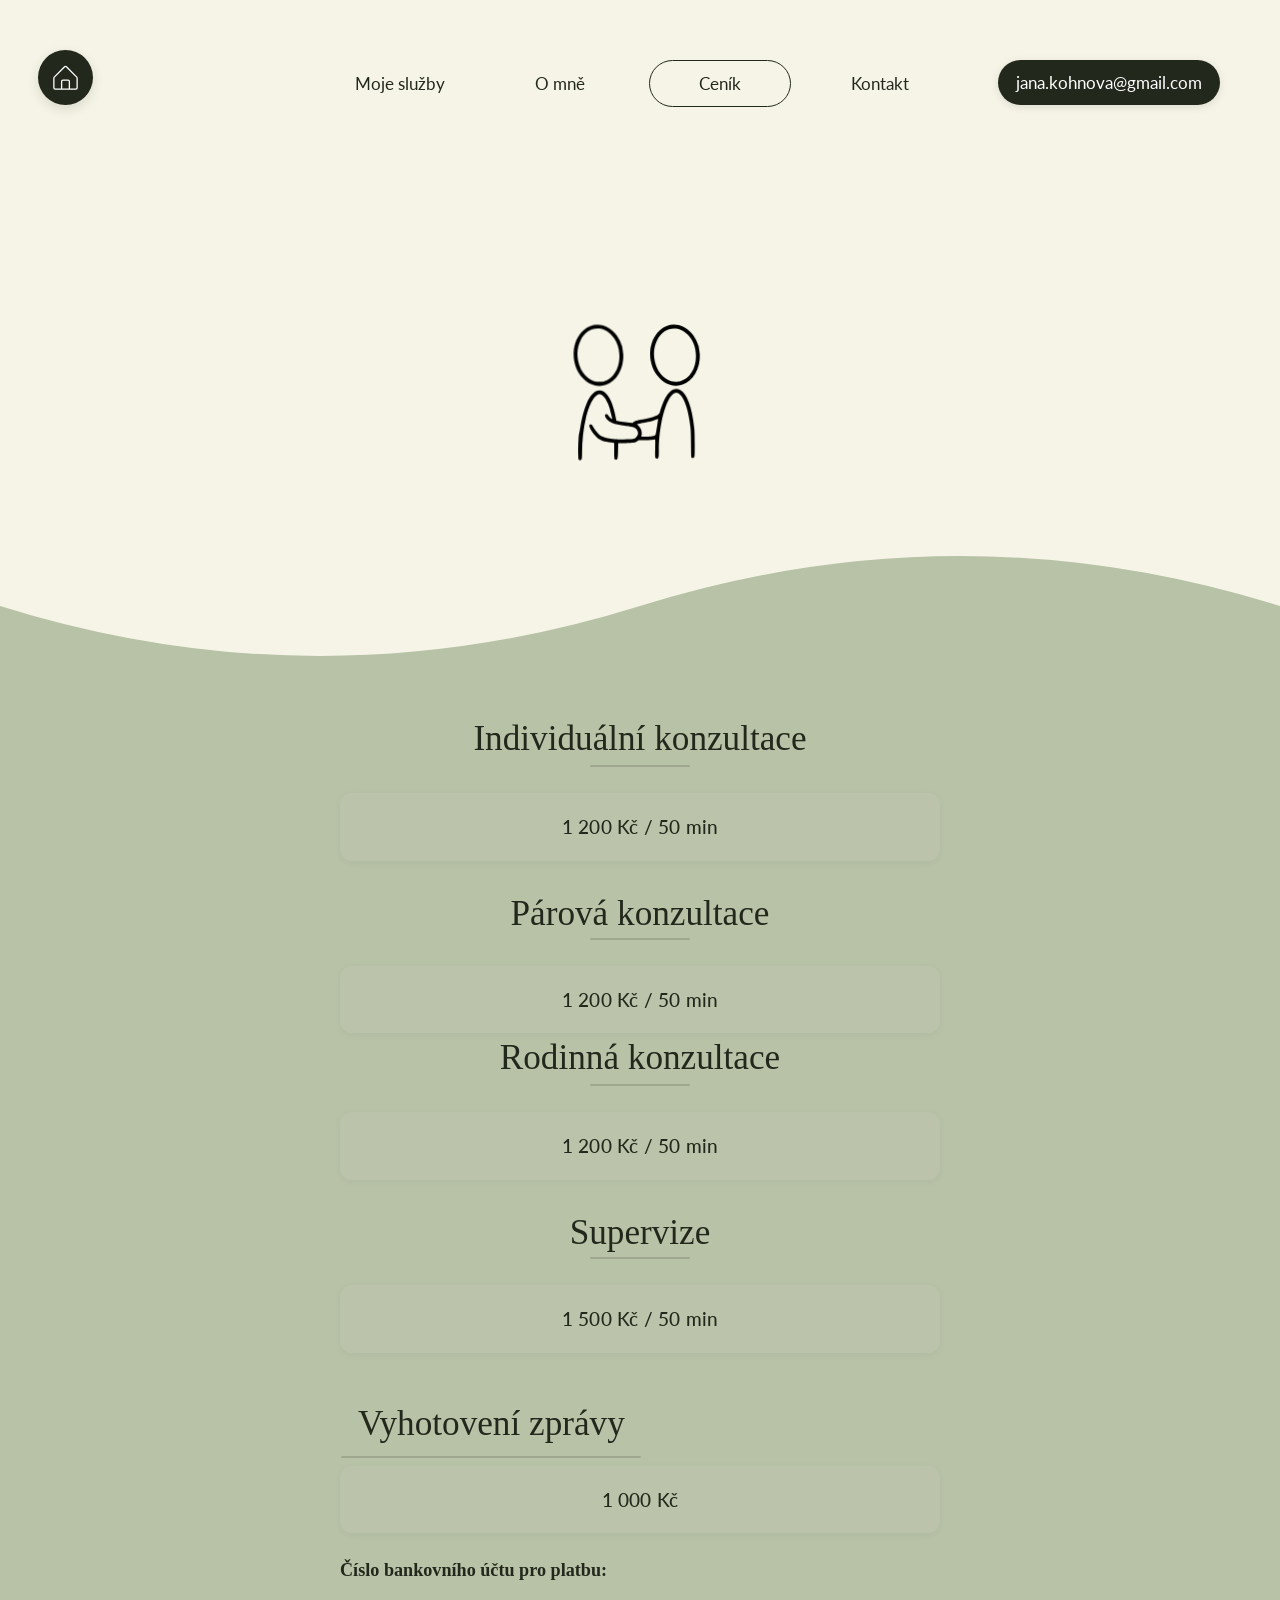
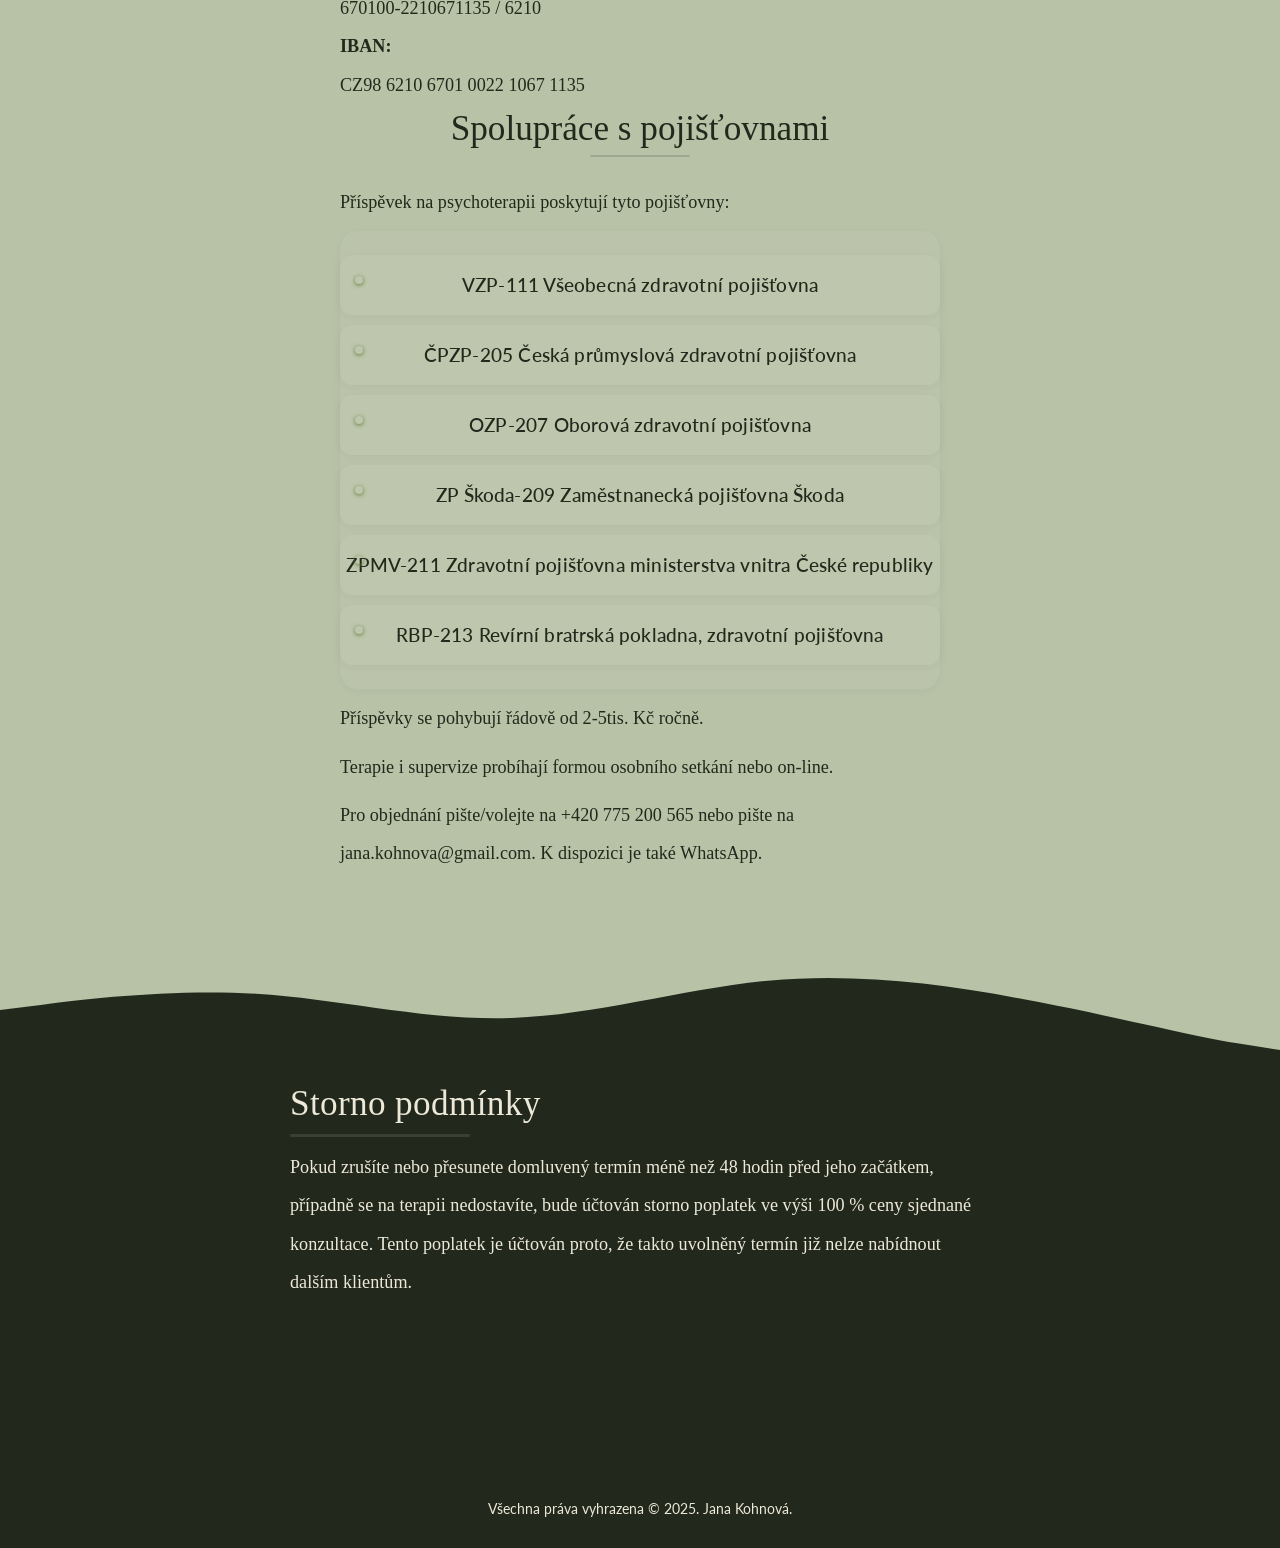
==== cenik.html @ 0930c110 "Import website from Wedos hosting Co-Authored-By: Claude Sonnet 5.5 <noreply@anthropic.com> Claude-S" ====
<!DOCTYPE html>
<html lang="cs">

<head>
  <meta charset="UTF-8">
  <meta name="viewport" content="width=device-width, initial-scale=1.0">
  <title>Ceník - Mgr. Jana Kohnová</title>
  <link rel="stylesheet" href="cenik.css">
  <link rel="icon" type="image/svg+xml" href="../ikonky/zkouska2.svg">
</head>
<button id="scrollUpBtn" aria-label="Zpět nahoru">
  <svg width="28" height="28" viewBox="0 0 24 24" fill="none" aria-hidden="true">
    <circle cx="12" cy="12" r="12" fill="none" />
    <path d="M8 14l4-4 4 4" stroke="var(--btn-fg)" stroke-width="2" stroke-linecap="round" stroke-linejoin="round" />
  </svg>
</button>

<body>
  <a href="index.html" class="fixed-logo" aria-label="Homepage logo" title="Homepage">
    <svg viewBox="0 0 24 24" fill="none" xmlns="http://www.w3.org/2000/svg">
      <path
        d="M9 21H4C3.44772 21 3 20.5523 3 20V12.4142C3 12.149 3.10536 11.8946 3.29289 11.7071L11.2929 3.70711C11.6834 3.31658 12.3166 3.31658 12.7071 3.70711L20.7071 11.7071C20.8946 11.8946 21 12.149 21 12.4142V20C21 20.5523 20.5523 21 20 21H15M9 21H15M9 21V15C9 14.4477 9.44772 14 10 14H14C14.5523 14 15 14.4477 15 15V21"
        stroke="white" stroke-linejoin="round"></path>
    </svg>
  </a>
  <nav class="navbar minimal-nav">
    <div class="nav-center">
      <a href="index.html">Moje služby</a>
      <a href="o-mne.html">O mně</a>
      <a href="cenik.html" class="nav-logo nav-active">Ceník</a>
      <a href="kontakt.html">Kontakt</a>
    </div>
    <div class="nav-right">
      <a href="#" class="cta-btn" id="copyEmailBtn">jana.kohnova@gmail.com</a>
    </div>
    <div class="hamburger">
      <span></span>
      <span></span>
      <span></span>
    </div>
  </nav>

  <!-- Mobile menu overlay -->
  <div class="mobile-menu">
    <a href="index.html">Moje služby</a>
    <a href="o-mne.html">O mně</a>
    <a href="cenik.html" class="nav-logo nav-active">Ceník</a>
    <a href="kontakt.html">Kontakt</a>
    <a href="#" class="cta-btn" id="copyEmailBtn">jana.kohnova@gmail.com</a>

  </div>
  <main class="main-hero">
    <section>
      <div class="mobile-menu">
        <a href="index.html" class="nav-logo nav-active">Moje služby</a>
        <a href="o-mne.html">O mně</a>
        <a href="cenik.html">Ceník</a>
        <a href="kontakt.html">Kontakt</a>
        <a href="#" class="cta-btn" id="copyEmailBtn">jana.kohnova@gmail.com</a>
      </div>
      <div class="hero-svg-icon">
        <svg width="573" height="580" viewBox="0 0 573 580" fill="none" xmlns="http://www.w3.org/2000/svg">
          <rect width="573" height="580" fill="none" />
          <path
            d="M362.602 275.314C367.895 272.72 374.353 272.858 379.462 275.675C395.608 284.577 406.873 314.576 412.118 362.636C413.143 372.025 413.431 380.655 413.442 402.305C413.454 427.579 413.343 430.142 412.165 431.94C410.704 434.17 407.331 434.642 405.824 432.826C405.15 432.013 404.886 424.359 404.764 402.099C404.642 379.979 404.296 369.87 403.398 362.272C398.851 323.799 390.833 298.061 380.029 287.257C373.018 280.247 368.098 280.261 361.046 287.313C343.664 304.695 330.197 361.467 330.185 417.411C330.182 430.732 329.801 433.41 327.709 434.807C326.239 435.788 323.876 435.378 322.549 433.912C321.326 432.561 321.263 431.006 321.633 411.342C321.998 391.962 321.932 390.252 320.833 390.583C316.813 391.795 308.528 392.443 296.983 392.448L283.782 392.455L280.078 394.947C275.007 398.36 271.29 398.951 252.364 399.359L236 399.712L235.528 416.827C235.002 435.841 234.598 437.546 230.617 437.546C226.692 437.546 226.545 436.802 226.545 416.922V398.705L219.011 397.755C202.79 395.708 194.916 392.941 187.011 386.511C182.345 382.715 175.564 374.052 171.673 366.913C167.603 359.447 167.858 356.091 172.492 356.091C173.808 356.091 174.857 356.661 175.503 357.727C176.049 358.628 177.906 361.756 179.63 364.681C183.34 370.972 191.673 380.139 195.972 382.658C201.023 385.618 206.862 387.257 218.446 388.965C227.82 390.347 232.316 390.579 248.727 390.52C271.027 390.441 273.101 390.09 277.55 385.642C282.608 380.583 283.253 375.101 279.546 368.655C276.241 362.907 272.027 361.376 253.819 359.306C238.731 357.59 226.608 354.943 220.727 352.079C208.352 346.053 200.046 332.091 208.836 332.091C210.307 332.091 211.362 332.812 212.829 334.818C215.588 338.591 219.018 342.253 220.598 343.113C221.824 343.781 221.885 343.573 221.413 340.326C221.133 338.396 220.127 334.113 219.179 330.808C218.231 327.502 217.455 324.353 217.454 323.809C217.454 322.269 213.973 311.985 211.917 307.453C207.314 297.306 205.96 295.09 201.784 290.874C196.869 285.912 193.939 284.793 189.608 286.223C183.856 288.121 176.294 297.497 171.982 308.077C170.756 311.084 169.397 314.2 168.961 315C167.622 317.459 162.915 332.664 161.098 340.398C155.244 365.323 152.009 394.007 152.003 421.048C152 434.369 151.619 437.047 149.528 438.443C148.118 439.384 145.714 439.038 144.548 437.726C143.635 436.699 143.356 433.784 143.1 422.636C142.809 409.971 144.136 379.455 145.041 377.988C145.252 377.647 146.585 370.495 148.003 362.094C152.089 337.884 156.605 321.081 162.974 306.396C168.734 293.116 176.937 282.618 184.42 278.95C189.302 276.558 196.133 276.542 200.649 278.912C207.478 282.497 214.207 290.701 218.903 301.167C223.386 311.16 228.505 328.964 230.565 341.734C231.206 345.709 231.806 347.43 232.642 347.684C233.946 348.081 250.945 350.417 262.078 351.73L269.247 352.576L271.237 350.671C274.334 347.703 279.524 346.137 292.855 344.146C316.7 340.586 331.281 334.505 332.644 327.551C333.456 323.408 338.225 309.519 341.156 302.76C346.916 289.48 355.119 278.982 362.602 275.314ZM328.47 343.227C328.338 343.096 325.846 343.97 322.933 345.172C314.791 348.529 308.913 350.085 296.686 352.118C290.509 353.145 284.055 354.337 282.345 354.766L279.236 355.546L282.929 359.087C289.227 365.125 291.76 373.274 289.967 381.727L289.389 384.455L298.695 384.43C308.672 384.402 318.347 383.047 321.009 381.303C322.802 380.128 322.689 380.63 326.538 356.87C327.733 349.5 328.602 343.361 328.47 343.227Z"
            fill="black" />
          <path
            d="M154.283 138.315C176.347 117.558 207.803 120.216 228.826 144.612C234.666 151.389 239.779 160.231 242.613 168.456C243.371 170.656 244.169 172.62 244.387 172.821C244.883 173.274 247.071 186.817 247.687 193.245C247.94 195.879 247.765 201.77 247.301 206.336C244.039 238.371 224.391 262.22 198.268 265.854C195.165 266.285 192.077 266.589 191.405 266.53C175.709 265.128 165.164 260.088 154.105 248.701C139.249 233.404 131.606 212.107 132.615 188.821C133.506 168.25 140.98 150.829 154.283 138.315ZM187.947 133.547C171.184 133.547 157.425 143.074 148.521 160.844C138.658 180.53 138.953 206.195 149.281 227.002C156.236 241.013 169.311 252.648 181.911 256.036C187.238 257.469 197.336 257.462 202.234 256.023C224.028 249.617 238.602 226.709 238.741 198.638C238.844 177.864 232.078 160.295 218.993 147.352C209.096 137.563 200.066 133.547 187.947 133.547Z"
            fill="black" />
          <path
            d="M331.756 137.95C353.821 117.194 385.277 119.85 406.299 144.246C412.14 151.024 417.253 159.866 420.087 168.092C420.845 170.292 421.643 172.256 421.862 172.456C422.358 172.916 424.545 186.454 425.161 192.881C425.413 195.515 425.24 201.406 424.775 205.972C421.514 238.006 401.866 261.856 375.743 265.489C372.639 265.921 369.55 266.225 368.879 266.165C353.182 264.763 342.638 259.723 331.579 248.336C316.723 233.04 309.08 211.742 310.089 188.456C310.98 167.885 318.454 150.465 331.756 137.95ZM365.421 133.183C348.658 133.183 334.898 142.71 325.995 160.48C316.131 180.166 316.426 205.831 326.755 226.638C333.709 240.649 346.785 252.283 359.384 255.672C364.711 257.105 374.809 257.098 379.708 255.658C401.502 249.253 416.076 226.344 416.214 198.274C416.317 177.5 409.553 159.931 396.467 146.987C386.57 137.198 377.539 133.183 365.421 133.183Z"
            fill="black" />
        </svg>
      </div>

    </section>
  </main>

  <div class="wave-between">
    <svg viewBox="0 0 1440 180" preserveAspectRatio="none">
      <path fill="#B8C2A7" fill-opacity="1" d="M0,80 Q360,180 720,80 T1440,80 L1440,180 L0,180Z" />
    </svg>
  </div>

  <section class="section-green" id="terapieasupervize">
    <div class="section-content">
      <h2>Individuální konzultace </h2>
      <ul class="pricing-bullets">
        <li>1&nbsp;200&nbsp;Kč / 50 min</li>
      </ul>
      <h2>Párová konzultace </h2>
      <ul class="pricing-bullets">
        <li>1&nbsp;200&nbsp;Kč / 50 min</li>
      <h2>Rodinná konzultace </h2>
      <ul class="pricing-bullets">
        <li>1&nbsp;200&nbsp;Kč / 50 min</li>
      </ul>
      <h2>Supervize </h2>
      <ul class="pricing-bullets">
        <li> 1&nbsp;500&nbsp;Kč / 50 min</li>
      </ul>
      <h2>Vyhotovení zprávy</h2>
      <ul class="pricing-bullets">
        <li>1&nbsp;000&nbsp;Kč</li>
      </ul>
<p>
  <strong>Číslo bankovního účtu pro platbu:</strong><br>
  <span style="white-space:nowrap;">670100-2210671135 / 6210</span><br>
  <strong>IBAN:</strong><br>
  <span style="white-space:nowrap;">CZ98 6210 6701 0022 1067 1135</span>
</p>

      <h2>Spolupráce s pojišťovnami</h2>
      <p>Příspěvek na psychoterapii poskytují tyto pojišťovny:</p>
      <ul class="insurance-list">
        <li>VZP-111 Všeobecná zdravotní pojišťovna</li>
        <li>ČPZP-205 Česká průmyslová zdravotní pojišťovna</li>
        <li>OZP-207 Oborová zdravotní pojišťovna</li>
        <li>ZP Škoda-209 Zaměstnanecká pojišťovna Škoda</li>
        <li>ZPMV-211 Zdravotní pojišťovna ministerstva vnitra České republiky</li>
        <li>RBP-213 Revírní bratrská pokladna, zdravotní pojišťovna</li>
      </ul>
      <p>Příspěvky se pohybují řádově od <bold>2-5tis.</bold> Kč ročně.</p>
      <p>
        Terapie i supervize probíhají formou osobního setkání nebo on-line.
      </p>
      <p>
        Pro objednání pište/volejte na +420 775 200 565 nebo pište na jana.kohnova@gmail.com. K dispozici je také
        WhatsApp.
      </p>
    </div>
    <div class="wave-bottom">
      <svg viewBox="0 0 1440 120" preserveAspectRatio="none" class="wave"
        style="margin:0; padding:0; background:  #23281C;">
        <path fill="#B8C2A7" fill-opacity="1"
          d="M0,80L48,74.7C96,69,192,59,288,63.7C384,69,480,91,576,88C672,85,768,59,864,50.7C960,43,1056,53,1152,69.3C1248,85,1344,107,1392,113.3L1440,120L1440,0L1392,0C1344,0,1248,0,1152,0C1056,0,960,0,864,0C768,0,672,0,576,0C480,0,384,0,288,0C192,0,96,0,48,0L0,0Z">
        </path>
      </svg>
    </div>
  </section>


  <section class="section-dark" id="storno">
    <div class="section-content">
      <h2>Storno podmínky</h2>
      <p>Pokud zrušíte nebo přesunete domluvený termín méně než 48 hodin před jeho začátkem, případně se na terapii
        nedostavíte, bude účtován storno poplatek ve výši 100 % ceny sjednané konzultace. Tento poplatek je účtován
        proto, že takto uvolněný termín již nelze nabídnout dalším klientům.</p>

    </div>
  </section>
  <script>
    document.addEventListener('click', async (e) => {
      const btn = e.target.closest('#copyEmailBtn');
      if (!btn) return;
      e.preventDefault();
      const email = btn.dataset.email || btn.textContent.trim();

      try {
        await navigator.clipboard.writeText(email);
        const orig = btn.innerHTML;

        const copiedIcon = `
        <svg xmlns="http://www.w3.org/2000/svg" viewBox="0 0 511.985 511.985" width="16" height="16" style="vertical-align:middle;margin-left:6px;">
          <path d="M500.088 83.681c-15.841-15.862-41.564-15.852-57.426 0L184.205 342.148 69.332 227.276c-15.862-15.862-41.574-15.862-57.436 0-15.862 15.862-15.862 41.574 0 57.436l143.585 143.585c7.926 7.926 18.319 11.899 28.713 11.899 10.394 0 20.797-3.963 28.723-11.899l287.171-287.181c15.862-15.851 15.862-41.574 0-57.435z" fill="#ffffff"/>
        </svg>`;

        btn.innerHTML = `Zkopírováno ${copiedIcon}`;

        setTimeout(() => btn.innerHTML = orig, 800);
        return;
      } catch (err) {

      }

      const ta = document.createElement('textarea');
      ta.value = email;
      ta.style.position = 'fixed';
      ta.style.left = '-9999px';
      document.body.appendChild(ta);
      ta.select();
      try { document.execCommand('copy'); } catch (e) { }
      document.body.removeChild(ta);
    });
  </script>
  <script>
    const hamburger = document.querySelector('.hamburger');
    const mobileMenu = document.querySelector('.mobile-menu');

    hamburger.addEventListener('click', function () {
      hamburger.classList.toggle('active');
      mobileMenu.classList.toggle('active');
      document.body.classList.toggle('menu-open');
    });


    const mobileLinks = document.querySelectorAll('.mobile-menu a');
    mobileLinks.forEach(link => {
      link.addEventListener('click', function (e) {

        if (this.id === 'copyEmailBtn' || this.classList.contains('copyEmail')) {
          return;
        }
        hamburger.classList.remove('active');
        mobileMenu.classList.remove('active');
        document.body.classList.remove('menu-open');
      });
    });


    function animateOnScroll() {
      const animatedElements = document.querySelectorAll('[data-animation-delay]');

      const observer = new IntersectionObserver((entries) => {
        entries.forEach(entry => {
          if (entry.isIntersecting) {
            const delay = entry.target.getAttribute('data-animation-delay');
            setTimeout(() => {
              entry.target.style.opacity = '1';
              entry.target.style.transform = 'translateY(0)';
            }, parseFloat(delay) * 1000);
            observer.unobserve(entry.target);
          }
        });
      }, {
        threshold: 0.1,
        rootMargin: '0px 0px -50px 0px'
      });

      animatedElements.forEach(el => {
        observer.observe(el);
      });
    }

    document.addEventListener('DOMContentLoaded', function () {
      const heroElements = document.querySelectorAll('.main-hero *');
      heroElements.forEach((element, index) => {
        setTimeout(() => {
          element.style.opacity = '1';
          element.style.transform = 'translateY(0)';
        }, (index + 1) * 200);
      });


      animateOnScroll();
    });



  </script>
  <script>
    const scrollUpBtn = document.getElementById('scrollUpBtn');

    function onScroll() {
      if (window.scrollY > 300) {
        scrollUpBtn.classList.add('show');
      } else {
        scrollUpBtn.classList.remove('show');
      }
    }

    window.addEventListener('scroll', onScroll);

    scrollUpBtn.addEventListener('click', () => {
      const prefersReducedMotion = window.matchMedia('(prefers-reduced-motion: reduce)').matches;
      window.scrollTo({ top: 0, behavior: prefersReducedMotion ? 'auto' : 'smooth' });
    });
  </script>

</body>
<footer class="footer">
  <p class="footer-text">Všechna práva vyhrazena © 2025. Jana Kohnová.</p>
</footer>

</html>
---- cenik.css ----
@import url('https://fonts.googleapis.com/css2?family=Lato:wght@400&display=swap');
@import url('https://fonts.googleapis.com/css2?family=Libre+Bodoni:wght@400;700&display=swap');

body {
  margin: 0;
  font-family: 'Lato', sans-serif;
  
  color: #23281C;
}

.navbar {
  display: flex;
  justify-content: space-between;
  align-items: center;
  background: #F5F4E6;
  padding: 32px 60px 0 60px;
  margin-bottom: 0;
  box-shadow: none;
  position: relative;
  z-index: 1000;
}

.nav-center {
  display: flex;
  align-items: center;
  gap: 18px;
  justify-content: center;
  position: absolute;
  left: 50%;
  top: 60px;
  transform: translateX(-50%);
}

.nav-center a {
  text-decoration: none;
  color: #23281C;
  font-size: 1.05rem;
  padding: 12px 10px;
  border-radius: 24px;
  border: 1.5px solid transparent;
  font-weight: 400;
  background: none;
  transition: border 0.2s, background 0.2s;
  white-space: nowrap;
  display: inline-block;
  min-width: 120px;
  text-align: center;
}

.nav-center a.nav-logo,
.nav-center a.nav-active {
  border: 1.5px solid #23281C;
  
  background: #F5F4E6;
}

.nav-center a:hover {
  border: 1px solid black;
  background: #F5F4E6;
}

.nav-right {
  display: flex;
  align-items: center;
  position: absolute;
  right: 60px;
  top: 60px;
  
}

.nav-right .cta-btn {
  background: #23281C;
  color: #fff;
  border-radius: 24px;
  padding: 12px 18px;
  text-decoration: none;
  font-size: 1.05rem;
 
  border: none;
  box-shadow: 0 2px 8px rgba(0,0,0,0.1);
  white-space: nowrap;
  display: inline-block;
  min-width: 120px;
  text-align: center;
}

.nav-right .cta-btn:hover {
  background: #3a4a2a;
}

.main-hero {
  text-align: center;
  padding: 150px 16px 100px 16px;
  background: #F5F4E6;
  display: flex;
  flex-direction: column;
  align-items: center;
  justify-content: center;
  min-height: 20vh;
  font-family: 'Libre Bodoni', serif;
  position: relative;
}


.main-title {
  font-size: 2.5rem;
  font-family: 'Libre Bodoni', serif;
  font-weight: bold;
  margin: 0 0 20px 0;
  letter-spacing: -0.5px;
  text-align: center;
  color: #23281C;
}

.main-subtitle {
  font-size: 1.8rem;
  font-weight: 400;
  margin: 0 0 32px 0;
  text-align: center;
  color: #23281C;
}

.hero-svg-icon {
  margin: 24px auto 0 auto;
  display: flex;
  justify-content: center;
  align-items: center;
  height: 60px;
  padding: 10em 0em 0em 0em;
}

.hero-svg-icon svg {
  display: block;
  margin: 0 auto;
  
  width: 250px;
  height: 250px;
  padding: 5em;
}

.wave {
  display: block;
  width: 100%;
  height: 120px;
  margin: 0;
  padding: 0;
  position: relative;
  z-index: 1;
}

.section-green {
  background: #B8C2A7;
  padding: 30px 16px 30px 16px;
  text-align: center;
  position: relative;
  margin-top: -60px;
  display: flex;
  flex-direction: column;
  align-items: center;
  justify-content: center;
  min-height: 60vh;
  position: relative;
  overflow: hidden;
}

.section-green h2 {
  font-size: 2rem;
  margin-bottom: 24px;
  font-family: 'Libre Bodoni', serif;
  font-weight: 600;
  color: #23281C;
  text-align: center
}

.section-green p {
  margin: 0px 0 16px 0;
  font-size: 1.13rem;
  line-height: 1.7;
  color: #23281C;
  text-align: right !important;

}

.section-icon {
  font-size: 2.2rem;
  margin: 32px 0 0 0;
  text-align: center;
}

.section-brown {
  background: #CDC5B0;
  padding: 80px 16px 90px 16px;
  text-align: center;
  position: relative;
  margin-top: -60px;
  min-height: 60vh;
  display: flex;
  flex-direction: column;
  align-items: center;
  justify-content: center;
}

.section-beige {
  background: #E6E3D2;
  padding: 80px 16px 90px 16px;
  text-align: center;
  position: relative;
  margin-top: -60px;
  min-height: 60vh;
  display: flex;
  flex-direction: column;
  align-items: center;
  justify-content: center;
}

.section-dark {
  background: #23281C;
  color: #ECE9D8;
  padding: 30px 16px 90px 16px;
  text-align: center;
  position: relative;
  margin-top: -60px;
  min-height: 40vh;
  display: flex;
  flex-direction: column;
  align-items: center;
  justify-content: center;
}
.section-green .section-content {
  max-width: 600px;
  margin: 0 auto;
  padding: 48px 32px 120px 32px;
  border-radius: 24px;
  display: flex;
  flex-direction: column;
  align-items: center;
}
.section-dark h2 {
  font-family: 'Libre Bodoni', serif;
  font-size: 2.1rem;
  margin: 36px 0 18px 0;
  color: #ECE9D8;
  font-weight: 600;
  letter-spacing: 0.01em;
}
.section-green h2:first-child {
  margin-top: 0;
}
.section-green .pricing-bullets {
  list-style: none;
  padding: 0;
  margin: 0 0 18px 0;
  width: 100%;
}
.section-green .pricing-bullets li {
  font-size: 1.18rem;
 
  background: rgba(255,255,255,0.04);
  border-radius: 12px;
  margin: 0 0 10px 0;
  padding: 14px 0;
  font-family: 'Lato', sans-serif;
  font-weight: 500;
  letter-spacing: 0.01em;
  display: flex;
  justify-content: center;
  align-items: center;
  box-shadow: 0 2px 8px rgba(0,0,0,0.04);
}
.section-green .pricing-bullets li:last-child {
  margin-bottom: 0;
}
.section-dark p {
  color: #ECE9D8;
  font-size: 1.08rem;
  margin: 18px 0 0 0;
  line-height: 1.7;
  font-family: 'Lato', sans-serif;
}
.section-green .contact-info {
  margin-top: 32px;
  font-size: 1.13rem;
  color: #fff;
  background: rgba(255,255,255,0.03);
  border-radius: 12px;
  padding: 18px 0 10px 0;
  font-family: 'Lato', sans-serif;
}
@media (max-width: 700px) {
  .hero-svg-icon svg{
    width: 200px;
    height: 200px;
  }
  .section-dark .section-content {
    padding: 48px 32px 40px 32px;
    max-width: 98vw;
  }

  .section-dark .pricing-bullets li {
    font-size: 1rem;
    padding: 10px 0;
  }
}

.section-brown p, .section-brown ul {
  max-width: 700px;
  margin: 0 auto 20px auto;
  font-size: 1.1rem;
  line-height: 1.75;
  text-align: left;
}

.section-beige p, .section-beige ul {
  max-width: 700px;
  margin: 0 auto 20px auto;
  font-size: 1.1rem;
  line-height: 1.75;
  text-align: left;
  justify-content: left;
  align-items: left;

}

.hamburger {
  display: none;
  flex-direction: column;
  cursor: pointer;
  padding: 10px;
  z-index: 1001;
  position: relative;
}

.hamburger span {
  width: 25px;
  height: 3px;
  background: #23281C;
  margin: 3px 0;
  transition: 0.3s;
  border-radius: 2px;
}

.hamburger.active span:nth-child(1) {
  transform: rotate(-45deg) translate(-5px, 6px);
}

.hamburger.active span:nth-child(2) {
  opacity: 0;
}

.hamburger.active span:nth-child(3) {
  transform: rotate(45deg) translate(-5px, -6px);
}

.mobile-menu {
  display: none;
  position: fixed;
  top: 0;
  left: 0;
  width: 100%;
  height: 100vh;
  background: #F5F4E6;
  z-index: 999;
  flex-direction: column;
  justify-content: center;
  align-items: center;
  gap: 30px;
}

body.menu-open {
  overflow: hidden;
}

.mobile-menu a {
  text-decoration: none;
  color: #23281C;
  font-size: 1.5rem;
  padding: 15px 30px;
  border-radius: 24px;
  border: 1.5px solid transparent;
  font-weight: 400;
  transition: border 0.2s, background 0.2s;
  text-align: center;
  min-width: 200px;
}

.mobile-menu a.nav-logo,
.mobile-menu a.nav-active {
  border: 1.5px solid #23281C;
  
  background: #F5F4E6;
}

.mobile-menu a:hover {
  border: 1px solid black;
  background: #F5F4E6;
}

.mobile-menu .cta-btn {
  background: #23281C;
  color: #fff;
  border-radius: 24px;
  padding: 15px 30px;
  text-decoration: none;
  font-size: 1.5rem;
  
  border: none;
  box-shadow: 0 2px 8px rgba(0,0,0,0.1);
  min-width: 200px;
  text-align: center;
}

.mobile-menu .cta-btn:hover {
  background: #3a4a2a;
}

/* Button styles */
button, input[type="submit"] {
  box-shadow: 0 2px 8px rgba(0,0,0,0.1);
  transition: box-shadow 0.2s ease;
}

button:hover, input[type="submit"]:hover {
  box-shadow: 0 4px 12px rgba(0,0,0,0.15);
}
@media (max-width: 1200px) {
  .navbar {
    flex-direction: column;
    align-items: stretch;
    padding: 18px 10px 0 10px;
  }
  
  .nav-center {
    justify-content: center;
    gap: 8px;
    margin-bottom: 8px;
    flex: none;
  }
  
  .nav-center a {
    min-width: 100px;
    padding: 10px 20px;
    font-size: 1rem;
  }
  
  .nav-right {
    margin-left: 0;
    margin-top: 10px;
    display: flex;
    justify-content: center;
  }
  
  .nav-right .cta-btn {
    min-width: 100px;
    padding: 10px 20px;
    font-size: 1rem;
  }
  
  .main-title {
    font-size: 2rem;
  }
  
  .main-hero {
    padding: 40px 8px 80px 8px;
  }
  

  
  .section-green p {
    font-size: 1rem;
  }
  
  
  .section-beige p, .section-beige ul {
    font-size: 1rem;
  }

  .hamburger {
    position: fixed !important;
    display: flex;
    position: absolute;
    right: 20px;
    top: 20px;
  }
  
  .nav-center {
    display: none;
  }
  
  .nav-right {
    display: none;
  }
  
  .mobile-menu.active {
    display: flex;
  }
} 


.main-hero * {
  opacity: 0;
  animation: fadeInUp 0.5s ease-out forwards;
}


.main-title {
  animation-delay: 0.2s;
}

.main-subtitle {
  animation-delay: 0.4s;
}

.hero-svg-icon {
  animation-delay: 0.2s;
}


@keyframes fadeInUp {
  0% {
    opacity: 0;
    transform: translateY(10px);
  }
  100% {
    opacity: 1;
    transform: translateY(0);
  }
}

.main-title:hover {
  transform: scale(1.02);
  transition: transform 0.3s ease;
}

.main-subtitle:hover {
  transform: translateY(-2px);
  transition: transform 0.3s ease;
}

.hero-svg-icon:hover {
  transform: scale(1.05) rotate(5deg);
  transition: transform 0.3s ease;
}

.main-title,
.main-subtitle,
.hero-svg-icon {
  transition: all 0.3s ease;
}

@media (max-width: 768px) {

  .particle {
    width: 3px;
    height: 3px;
  }
  
  .animate-slide-up {
    transform: translateY(20px);
  }
  
  .hero-entrance {
    animation-duration: 1s;
  }
}

@media (prefers-reduced-motion: reduce) {
  .animate-fade-in,
  .animate-slide-up,
  .animate-float,
  .hero-entrance,
  .particle,
  .float {
    animation: none;
    transition: none;
    opacity: 1;
    transform: none;
  }
} 

.section-content {
  max-width: 700px;
  width: 100%;
  margin: 0 auto;
  text-align: left;
} 


.section-content p,
.section-content ul {
  text-align: left !important;
  margin-left: 0;
  margin-right: auto; 
  margin-bottom: 10px;
  font-family: DM Sans;
  font-size: calc(13px + (21 - 14) * ((100vw - 375px) / (1600 - 375))); 
  line-height: 2.1;

} 
 
#scrollUpBtn {
  position: fixed;
  right: 3%;
  bottom: 5%;
  z-index: 999;
  background:#F5F4E6;
  height: 64px;
  width: 64px;
  border: none;
  outline: none;
  cursor: pointer;
  padding: 0;
  border-radius: 50%;
  box-shadow: 0 4px 16px rgba(44, 50, 33, 0.4);
  transition: transform 0.2s, box-shadow 0.2s;
  opacity: 0;
  pointer-events: none;
}

#scrollUpBtn svg {
  width: 40px;
  height: 40px;
  transition: filter 0.3s;
  display: block;
  margin-left: auto;
  margin-right: auto;
}


#scrollUpBtn {
  --btn-bg: #B8C2A7; 
  --btn-fg: #23281C; 
  background: #F5F4E6; 
  filter: hue-rotate(50deg);
}

#scrollUpBtn svg {
  width: 40px;
  height: 40px;
  display: block;
  margin-left: auto;
  margin-right: auto;
}



#scrollUpBtn:hover {
  background:#F5F4E6;
  transform: scale(1.12);

}

#scrollUpBtn.show {
  opacity: 1;
  pointer-events: auto;
}


@media (max-width: 768px) {
  .particle {
    width: 3px;
    height: 3px;
  }
  
  .animate-slide-up {
    transform: translateY(20px);
  }
  
  .hero-entrance {
    animation-duration: 1s;
  }

  .section-content {
    padding: 48px 25px 40px 25px;
    width: auto;
  }
  .section-content p {
    text-align: justify !important;
    -webkit-hyphens: auto;
    -ms-hyphens: auto;
    hyphens: auto;
    overflow-wrap: anywhere;
    word-break: normal;
    text-justify: inter-word;
    word-spacing: normal;
    font-size: 15px; 
  }

  .section-content h3 {
    font-size: 18px; 
    line-height: 1.6;
    margin-bottom: 20px;
  }


  .section-content ul li {
    font-size: 14px; 
    line-height: 1.6;
    padding-bottom: 8px;
  }

  .insurance-list li::before {
    display: none !important;
  }
  
  .section-green .pricing-bullets {
    list-style: none;
    padding: 0;
    margin: 0 0 18px 0;
    width: 100%;
}
.insurance-list {
  margin: 0px 0 10px 0;
  width: 110%;
}
.insurance-list li{
  padding-left: 10px !important;
  margin:5px;
}
}

.footer {
  text-align: center;
  padding: 16px 0px 16px 0;
  background: #23281C; 
}

.footer-text {
  font-size: 0.9rem;
  color: #ECE9D8; 
  font-family: 'Lato', sans-serif;
}

@media (max-width: 768px) {
  .footer-text {
    font-size: 0.8rem; 
  }
}

@media (max-width: 480px) {
  .footer-text {
    font-size: 0.7rem; 
  }
}

.hero-subnav {
  margin-top: 4rem;
  display: flex;
  flex-direction: column;
  gap: 0.5rem;
  justify-content: center;
  font-size: 1rem;
  font-family: 'Lato', sans-serif;
  opacity: 0;
  transform: translateY(20px);
  animation: fadeInUp 0.4s ease-out forwards;
  animation-delay: 1s;
}

.hero-subnav a {
  color: rgba(120, 120, 120, 0.55);
  background: none;
  opacity: 1;
  text-decoration: none;
  padding: 2px 0;
  margin: 0;
  border-radius: 0;
  transition: color 0.3s;
}

.hero-subnav a:hover {
  color: rgba(35, 40, 28, 0.8);
}


@keyframes fadeInUp {
  0% {
    opacity: 0;
    transform: translateY(10px);
  }
  100% {
    opacity: 1;
    transform: translateY(0);
  }
}


.wave-bottom {
  position: absolute;
  left: 0;
  bottom: 0;
  width: 100%;
  height: 120px;
  pointer-events: none;
  z-index: 2;
}

.wave-bottom .wave {
  width: 100%;
  height: 100%;
  display: block;
}
.wave-between {
  width: 100%;
  height: 180px; 
  overflow: hidden;
  position: relative;
  z-index: 2;
  margin-top: 0px; 
  background-color: #F5F4E6;
}

.wave-between svg {

  width: 100%;
  height: 100%;
  display: block;
}
.insurance-list {
  margin: 0px 0 34px 0;
  padding: 24px 0px;
  border-radius: 18px;
  box-shadow: 0 2px 8px rgba(44,50,33,0.04);
  background: rgba(255,255,255,0.04);
  list-style: none;
  
  width: 100%;
  text-align: left;
  font-size: 1.18rem;
  color: #23281C;
}

.insurance-list li {
  display: flex;
  align-items: flex-start;
  gap: 12px;
  margin-bottom: 16px;
  line-height: 1.7;
  font-family: 'Lato', sans-serif;
  font-size: 1.13rem;
  position: relative;
  padding-left: 35px;
}

.insurance-list li::before {
  content: '';
  display: block;
  width: 8px;
  height: 8px;
  margin-left: 15px;

  border-radius: 50%;
  position: absolute;
  left: 0;
  top: 35%;
  box-shadow: 0 1px 4px rgba(98, 122, 52, 1);
}

.insurance-list li:last-child {
  margin-bottom: 0;
}


.fixed-logo {
  position: fixed;
  top: 50px;
  left: 3%;
  width: 55px;
  height: 55px;
  z-index: 1100;
  display: inline-flex;
  align-items: center;
  justify-content: center;
  background: #23281C;
  border-radius: 50%;
  box-shadow: 0 4px 12px rgba(36,40,28,0.12);
  padding: 12px; 
  box-sizing: border-box;
}

.fixed-logo:hover {
  background: #3a4a2a;
}
@media (max-width: 768px) {
  .center-cap-text {
    text-align: right !important;
    padding: 0 !important;
    margin: 0 !important;
  }
  .fixed-logo {
    top: 15px;
  }
}



.section-dark h2{
  display: block;
  position: relative;
  text-align: center;
  margin: 0 auto 18px;
  padding-bottom: 12px;
}

.section-green h2,
.section-brown h2,
.section-beige h2 {
  display: block;
  position: relative;
  text-align: center;
  margin: 0 auto 18px;
  padding-bottom: 12px;
}


.section-green h2::after,
.section-brown h2::after,
.section-beige h2::after {
  content: "";
  position: absolute;
  left: 50%;
  transform: translateX(-50%);
  bottom: -2px;
  height: 2px;           
  width: 100px;          
  background: rgba(44,50,33,0.18);
  border-radius: 4px;
}

.section-dark h2::after {
  content: "";
  position: absolute;
  left: 50%;
  transform: translateX(-50%);
  bottom: -2px;
  height: 3px;           
  width: 200px;          
  background: rgba(44,50,33,0.18);
  border-radius: 4px;
}
.section-content h2:nth-of-type(2){
  padding: 20px 18px 10px 18px;
}


.section-content h2:nth-of-type(3) {
  display: inline-block;
  padding: 20px 18px 10px 18px;
  border-radius: 12px;
  color: #23281C;
  margin: 18px auto;
  position: relative;
}

.section-content h2:nth-of-type(3)::after {
  content: "";
  position: absolute;
  left: 50%;
  transform: translateX(-50%);
  bottom: -10px;
  width: 300px;
  height: 2px;
  background: rgba(44,50,33,0.18);
  border-radius: 4px;
}

.section-content h2 {
  font-size: 2.2rem;
  margin-bottom: 28px;
  font-family: "Gazpacho" !important;
  font-weight: 500;
  line-height: 1.8125rem;
}

@media (max-width: 768px) {
  
  .section-green h2::after,
  .section-brown h2::after,
  .section-beige h2::after {
    height: 2px;
    width: 60%;
  }
  .section-content h2:nth-of-type(3)::after {
    width: 150px;

  }

  .section-content h3 {
    font-size: 18px; 
    line-height: 1.6;
    margin-bottom: 20px;
    margin-top:50px;
  }

  .section-content ul{
    padding-left: 5%;
  }
  .section-content h3 {
    font-size: 1.5rem;
    line-height: 1.25;
  }

  .section-content p {
    font-size: 18px;
    line-height: 1.9;
  }

  .section-content ul li  {
    font-size: 15px !important; 
    line-height: 1.7;
    padding-bottom: 8px;
    
  }
  }

.section-dark h2 {
  display: block;
  position: relative;
  text-align: left;      
  margin: 0 0 18px 0;    
  padding-bottom: 12px;
}


.section-dark h2::after {
  content: "";
  position: absolute;
  left: 0;              
  transform: none;
  bottom: 0;
  height: 2px;
  width: 180px;         
  background: rgba(225, 234, 214, 0.12);
  border-radius: 4px;
}

.section-dark h2 {
  display: block;
  position: relative;
  text-align: left;  
  margin: 0 0 18px 0;
  padding-bottom: 12px;
}

.section-dark h2::after {
  content: "";
  position: absolute;
  left: 0;              
  transform: none;
  bottom: -7px;
  height: 3px;
  width: 180px;         
  background: rgba(225, 234, 214, 0.12);
  border-radius: 4px;
}

@media (max-width: 768px) {
  .section-dark h2::after {
    width: 120px;
  }
}
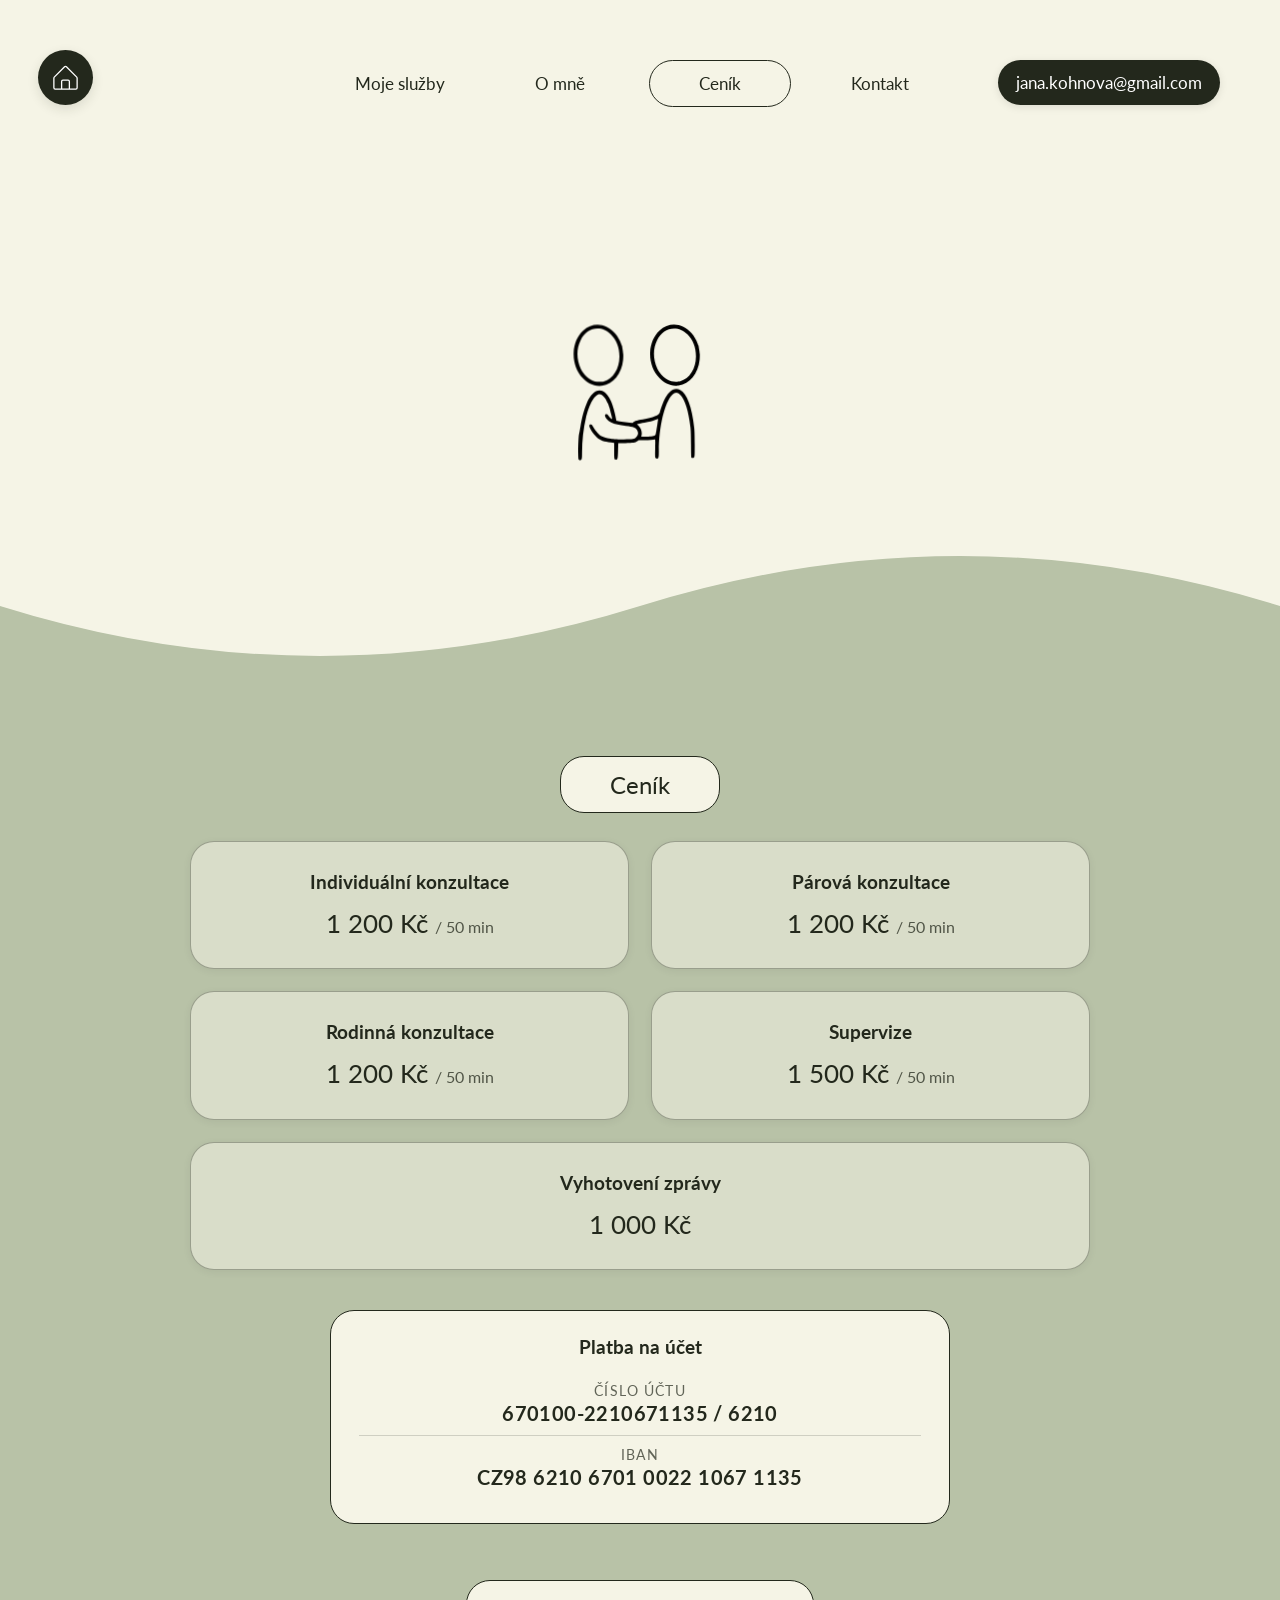
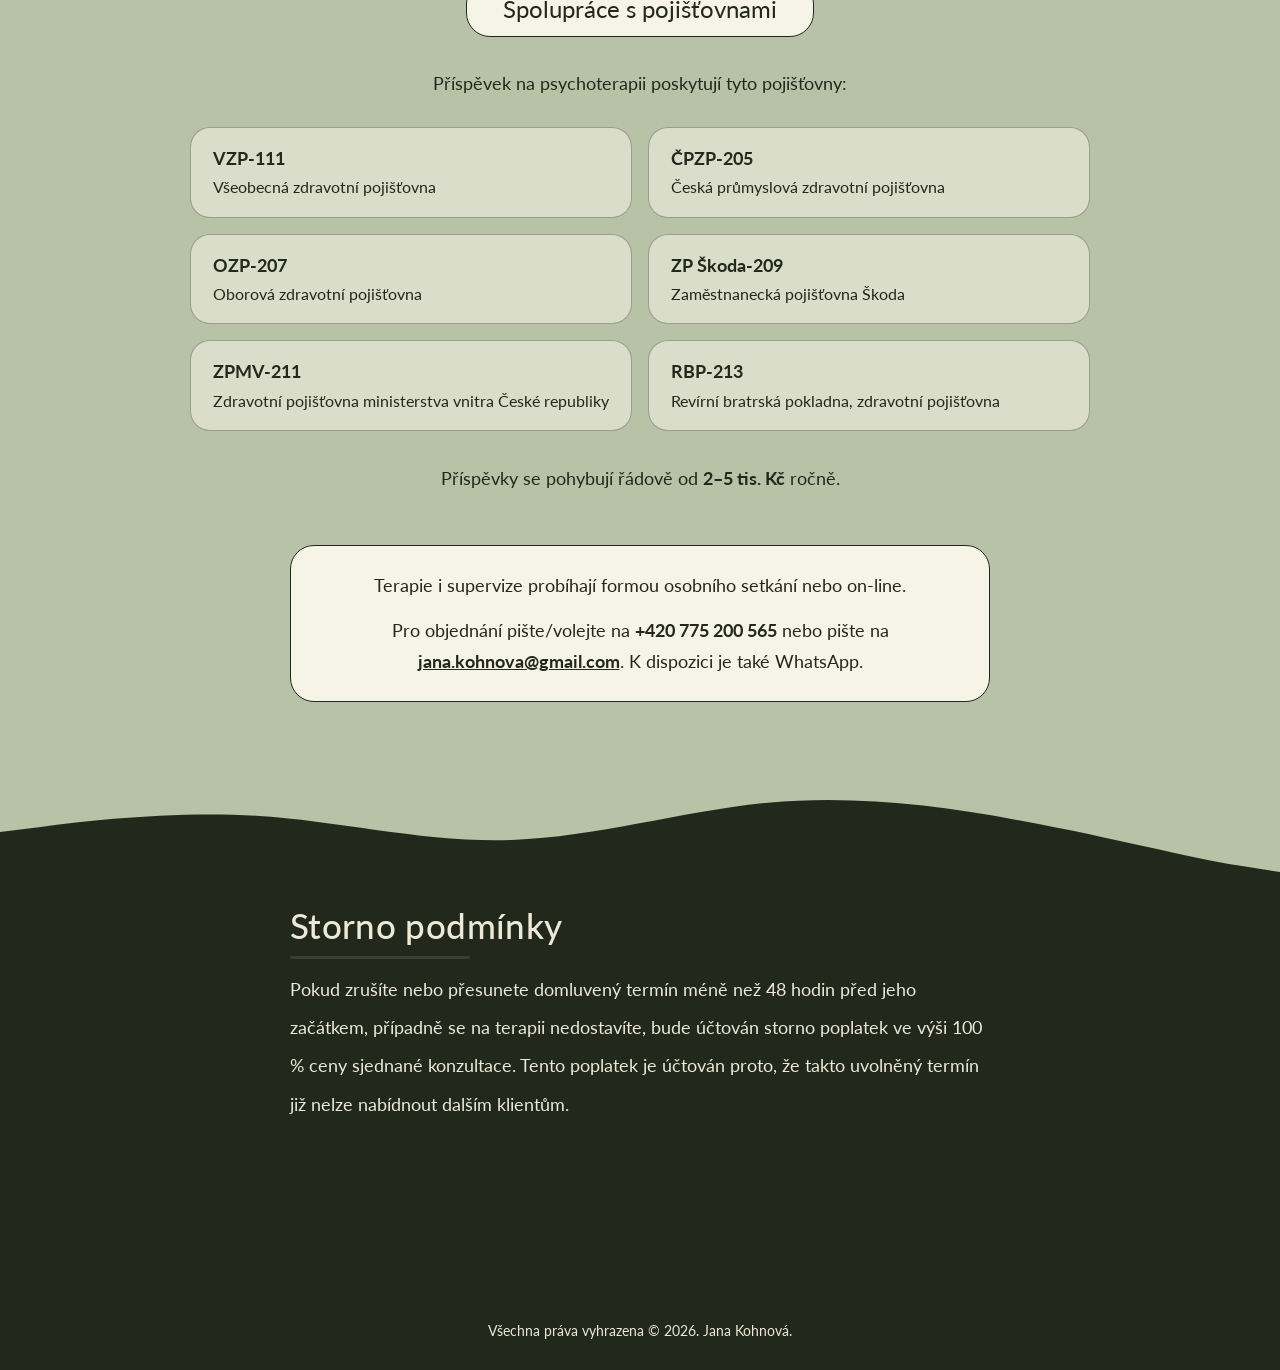
==== commit 45d18016: "Redesign: unified Lato font, pill headings, higher waves, new pricing layout, contact CAP card, foot" ====
--- a/cenik.html
+++ b/cenik.html
@@ -6,7 +6,7 @@
   <meta name="viewport" content="width=device-width, initial-scale=1.0">
   <title>Ceník - Mgr. Jana Kohnová</title>
   <link rel="stylesheet" href="cenik.css">
-  <link rel="icon" type="image/svg+xml" href="../ikonky/zkouska2.svg">
+  <link rel="icon" type="image/svg+xml" href="ikonky/zkouska2.svg">
 </head>
 <button id="scrollUpBtn" aria-label="Zpět nahoru">
   <svg width="28" height="28" viewBox="0 0 24 24" fill="none" aria-hidden="true">
@@ -83,51 +83,61 @@
   </div>
 
   <section class="section-green" id="terapieasupervize">
-    <div class="section-content">
-      <h2>Individuální konzultace </h2>
-      <ul class="pricing-bullets">
-        <li>1&nbsp;200&nbsp;Kč / 50 min</li>
+    <div class="section-content price-content">
+
+      <h2>Ceník</h2>
+      <div class="price-grid">
+        <div class="price-card">
+          <h3>Individuální konzultace</h3>
+          <p class="price">1&nbsp;200&nbsp;Kč <span>/ 50 min</span></p>
+        </div>
+        <div class="price-card">
+          <h3>Párová konzultace</h3>
+          <p class="price">1&nbsp;200&nbsp;Kč <span>/ 50 min</span></p>
+        </div>
+        <div class="price-card">
+          <h3>Rodinná konzultace</h3>
+          <p class="price">1&nbsp;200&nbsp;Kč <span>/ 50 min</span></p>
+        </div>
+        <div class="price-card">
+          <h3>Supervize</h3>
+          <p class="price">1&nbsp;500&nbsp;Kč <span>/ 50 min</span></p>
+        </div>
+        <div class="price-card price-card--wide">
+          <h3>Vyhotovení zprávy</h3>
+          <p class="price">1&nbsp;000&nbsp;Kč</p>
+        </div>
+      </div>
+
+      <div class="payment-box">
+        <h3>Platba na účet</h3>
+        <div class="payment-row">
+          <span class="payment-label">Číslo účtu</span>
+          <span class="payment-value">670100-2210671135&nbsp;/&nbsp;6210</span>
+        </div>
+        <div class="payment-row">
+          <span class="payment-label">IBAN</span>
+          <span class="payment-value">CZ98&nbsp;6210&nbsp;6701&nbsp;0022&nbsp;1067&nbsp;1135</span>
+        </div>
+      </div>
+
+      <h2>Spolupráce s pojišťovnami</h2>
+      <p class="insurance-intro">Příspěvek na psychoterapii poskytují tyto pojišťovny:</p>
+      <ul class="insurance-list">
+        <li><strong>VZP-111</strong> Všeobecná zdravotní pojišťovna</li>
+        <li><strong>ČPZP-205</strong> Česká průmyslová zdravotní pojišťovna</li>
+        <li><strong>OZP-207</strong> Oborová zdravotní pojišťovna</li>
+        <li><strong>ZP Škoda-209</strong> Zaměstnanecká pojišťovna Škoda</li>
+        <li><strong>ZPMV-211</strong> Zdravotní pojišťovna ministerstva vnitra České republiky</li>
+        <li><strong>RBP-213</strong> Revírní bratrská pokladna, zdravotní pojišťovna</li>
       </ul>
-      <h2>Párová konzultace </h2>
-      <ul class="pricing-bullets">
-        <li>1&nbsp;200&nbsp;Kč / 50 min</li>
-      <h2>Rodinná konzultace </h2>
-      <ul class="pricing-bullets">
-        <li>1&nbsp;200&nbsp;Kč / 50 min</li>
-      </ul>
-      <h2>Supervize </h2>
-      <ul class="pricing-bullets">
-        <li> 1&nbsp;500&nbsp;Kč / 50 min</li>
-      </ul>
-      <h2>Vyhotovení zprávy</h2>
-      <ul class="pricing-bullets">
-        <li>1&nbsp;000&nbsp;Kč</li>
-      </ul>
-<p>
-  <strong>Číslo bankovního účtu pro platbu:</strong><br>
-  <span style="white-space:nowrap;">670100-2210671135 / 6210</span><br>
-  <strong>IBAN:</strong><br>
-  <span style="white-space:nowrap;">CZ98 6210 6701 0022 1067 1135</span>
-</p>
-
-      <h2>Spolupráce s pojišťovnami</h2>
-      <p>Příspěvek na psychoterapii poskytují tyto pojišťovny:</p>
-      <ul class="insurance-list">
-        <li>VZP-111 Všeobecná zdravotní pojišťovna</li>
-        <li>ČPZP-205 Česká průmyslová zdravotní pojišťovna</li>
-        <li>OZP-207 Oborová zdravotní pojišťovna</li>
-        <li>ZP Škoda-209 Zaměstnanecká pojišťovna Škoda</li>
-        <li>ZPMV-211 Zdravotní pojišťovna ministerstva vnitra České republiky</li>
-        <li>RBP-213 Revírní bratrská pokladna, zdravotní pojišťovna</li>
-      </ul>
-      <p>Příspěvky se pohybují řádově od <bold>2-5tis.</bold> Kč ročně.</p>
-      <p>
-        Terapie i supervize probíhají formou osobního setkání nebo on-line.
-      </p>
-      <p>
-        Pro objednání pište/volejte na +420 775 200 565 nebo pište na jana.kohnova@gmail.com. K dispozici je také
-        WhatsApp.
-      </p>
+      <p class="insurance-note">Příspěvky se pohybují řádově od <strong>2&ndash;5&nbsp;tis.&nbsp;Kč</strong> ročně.</p>
+
+      <div class="info-box">
+        <p>Terapie i supervize probíhají formou osobního setkání nebo on-line.</p>
+        <p>Pro objednání pište/volejte na <strong>+420&nbsp;775&nbsp;200&nbsp;565</strong> nebo pište na
+          <a href="mailto:jana.kohnova@gmail.com">jana.kohnova@gmail.com</a>. K dispozici je také WhatsApp.</p>
+      </div>
     </div>
     <div class="wave-bottom">
       <svg viewBox="0 0 1440 120" preserveAspectRatio="none" class="wave"
@@ -269,7 +279,7 @@
 
 </body>
 <footer class="footer">
-  <p class="footer-text">Všechna práva vyhrazena © 2025. Jana Kohnová.</p>
+  <p class="footer-text">Všechna práva vyhrazena © 2026. Jana Kohnová.</p>
 </footer>
 
 </html>	
--- a/cenik.css
+++ b/cenik.css
@@ -1,5 +1,4 @@
-@import url('https://fonts.googleapis.com/css2?family=Lato:wght@400&display=swap');
-@import url('https://fonts.googleapis.com/css2?family=Libre+Bodoni:wght@400;700&display=swap');
+@import url('https://fonts.googleapis.com/css2?family=Lato:wght@400;700&display=swap');
 
 body {
   margin: 0;
@@ -97,14 +96,14 @@
   align-items: center;
   justify-content: center;
   min-height: 20vh;
-  font-family: 'Libre Bodoni', serif;
+  font-family: 'Lato', sans-serif;
   position: relative;
 }
 
 
 .main-title {
   font-size: 2.5rem;
-  font-family: 'Libre Bodoni', serif;
+  font-family: 'Lato', sans-serif;
   font-weight: bold;
   margin: 0 0 20px 0;
   letter-spacing: -0.5px;
@@ -166,7 +165,7 @@
 .section-green h2 {
   font-size: 2rem;
   margin-bottom: 24px;
-  font-family: 'Libre Bodoni', serif;
+  font-family: 'Lato', sans-serif;
   font-weight: 600;
   color: #23281C;
   text-align: center
@@ -236,7 +235,7 @@
   align-items: center;
 }
 .section-dark h2 {
-  font-family: 'Libre Bodoni', serif;
+  font-family: 'Lato', sans-serif;
   font-size: 2.1rem;
   margin: 36px 0 18px 0;
   color: #ECE9D8;
@@ -591,7 +590,7 @@
   margin-left: 0;
   margin-right: auto; 
   margin-bottom: 10px;
-  font-family: DM Sans;
+  font-family: 'Lato', sans-serif;
   font-size: calc(13px + (21 - 14) * ((100vw - 375px) / (1600 - 375))); 
   line-height: 2.1;
 
@@ -966,7 +965,7 @@
 .section-content h2 {
   font-size: 2.2rem;
   margin-bottom: 28px;
-  font-family: "Gazpacho" !important;
+  font-family: 'Lato', sans-serif;
   font-weight: 500;
   line-height: 1.8125rem;
 }
@@ -1057,4 +1056,231 @@
   .section-dark h2::after {
     width: 120px;
   }
-}+}
+
+/* ================= CENÍK – přepracované rozložení ================= */
+.section-green .section-content.price-content {
+  max-width: 900px;
+  padding: 80px 24px 140px 24px;
+  align-items: stretch;
+}
+
+/* nadpisy sekcí jako obdélníčky (stejně jako tlačítka v menu) */
+.section-green .price-content h2 {
+  display: table;
+  margin: 56px auto 28px auto;
+  padding: 12px 36px;
+  min-width: 160px;
+  box-sizing: border-box;
+  font-size: 1.5rem;
+  font-weight: 400;
+  line-height: 1.3;
+  color: #23281C;
+  text-align: center;
+  background: #F5F4E6;
+  border: 1.5px solid #23281C;
+  border-radius: 24px;
+}
+
+.section-green .price-content h2:first-child {
+  margin-top: 0;
+}
+
+.section-green .price-content h2::after {
+  display: none;
+}
+
+/* karty s cenami: do šířky, 2 sloupce */
+.price-grid {
+  display: grid;
+  grid-template-columns: repeat(2, 1fr);
+  gap: 22px;
+  width: 100%;
+}
+
+.price-card {
+  background: rgba(245, 244, 230, 0.55);
+  border: 1.5px solid rgba(35, 40, 28, 0.35);
+  border-radius: 24px;
+  padding: 28px 24px;
+  text-align: center;
+  box-shadow: 0 2px 8px rgba(0, 0, 0, 0.06);
+}
+
+.price-card--wide {
+  grid-column: 1 / -1;
+}
+
+.price-card h3 {
+  margin: 0 0 12px 0;
+  font-family: 'Lato', sans-serif;
+  font-size: 1.2rem;
+  font-weight: 700;
+  line-height: 1.3;
+  color: #23281C;
+}
+
+.price-card .price {
+  margin: 0 !important;
+  font-family: 'Lato', sans-serif;
+  font-size: 1.6rem !important;
+  line-height: 1.3 !important;
+  font-weight: 400;
+  text-align: center !important;
+  color: #23281C;
+}
+
+.price-card .price span {
+  font-size: 1rem;
+  opacity: 0.75;
+}
+
+/* číslo účtu v obdélníčku */
+.payment-box {
+  margin: 40px auto 0 auto;
+  width: 100%;
+  max-width: 620px;
+  box-sizing: border-box;
+  background: #F5F4E6;
+  border: 1.5px solid #23281C;
+  border-radius: 24px;
+  padding: 24px 28px;
+  text-align: center;
+}
+
+.payment-box h3 {
+  margin: 0 0 14px 0;
+  font-family: 'Lato', sans-serif;
+  font-size: 1.2rem;
+  font-weight: 700;
+  color: #23281C;
+}
+
+.payment-row {
+  display: flex;
+  flex-direction: column;
+  gap: 2px;
+  padding: 10px 0;
+}
+
+.payment-row + .payment-row {
+  border-top: 1px solid rgba(35, 40, 28, 0.18);
+}
+
+.payment-label {
+  font-size: 0.9rem;
+  text-transform: uppercase;
+  letter-spacing: 0.08em;
+  opacity: 0.7;
+}
+
+.payment-value {
+  font-size: 1.25rem;
+  font-weight: 700;
+  letter-spacing: 0.02em;
+  white-space: nowrap;
+}
+
+/* pojišťovny: karty ve dvou sloupcích */
+.insurance-intro {
+  text-align: center !important;
+  margin: 0 0 24px 0 !important;
+  font-size: 1.13rem !important;
+}
+
+.section-green .insurance-list {
+  display: grid;
+  grid-template-columns: repeat(2, 1fr);
+  gap: 16px;
+  width: 100%;
+  margin: 0 0 28px 0;
+  padding: 0;
+  background: none;
+  box-shadow: none;
+  border-radius: 0;
+  list-style: none;
+}
+
+.section-green .insurance-list li {
+  display: flex;
+  flex-direction: column;
+  align-items: flex-start;
+  gap: 4px;
+  margin: 0;
+  padding: 18px 22px;
+  background: rgba(245, 244, 230, 0.55);
+  border: 1.5px solid rgba(35, 40, 28, 0.35);
+  border-radius: 20px;
+  font-size: 1rem;
+  line-height: 1.45;
+  text-align: left;
+}
+
+.section-green .insurance-list li::before {
+  display: none;
+}
+
+.section-green .insurance-list li strong {
+  font-size: 1.1rem;
+  font-weight: 700;
+}
+
+.insurance-note {
+  text-align: center !important;
+  margin: 0 !important;
+}
+
+/* závěrečné informace v obdélníčku */
+.info-box {
+  margin: 48px auto 0 auto;
+  max-width: 700px;
+  box-sizing: border-box;
+  background: #F5F4E6;
+  border: 1.5px solid #23281C;
+  border-radius: 24px;
+  padding: 24px 32px;
+}
+
+.info-box p {
+  margin: 0 0 14px 0 !important;
+  line-height: 1.7 !important;
+  text-align: center !important;
+}
+
+.info-box p:last-child {
+  margin-bottom: 0 !important;
+}
+
+.info-box a {
+  color: #23281C;
+  font-weight: 700;
+}
+
+@media (max-width: 768px) {
+  .section-green .section-content.price-content {
+    padding: 70px 16px 130px 16px;
+  }
+
+  .price-grid,
+  .section-green .insurance-list {
+    grid-template-columns: 1fr;
+    gap: 14px;
+  }
+
+  .price-card h3 { font-size: 1.1rem; }
+  .price-card .price { font-size: 1.4rem !important; }
+
+  .payment-box { padding: 20px 16px; }
+  .payment-value { font-size: 1.05rem; white-space: normal; }
+
+  .info-box { padding: 20px 18px; }
+  .info-box p { font-size: 16px !important; }
+}
+
+
+/* přebití pravidla .section-green p { text-align: right } */
+.section-green .insurance-intro,
+.section-green .insurance-note,
+.section-green .info-box p {
+  text-align: center !important;
+}
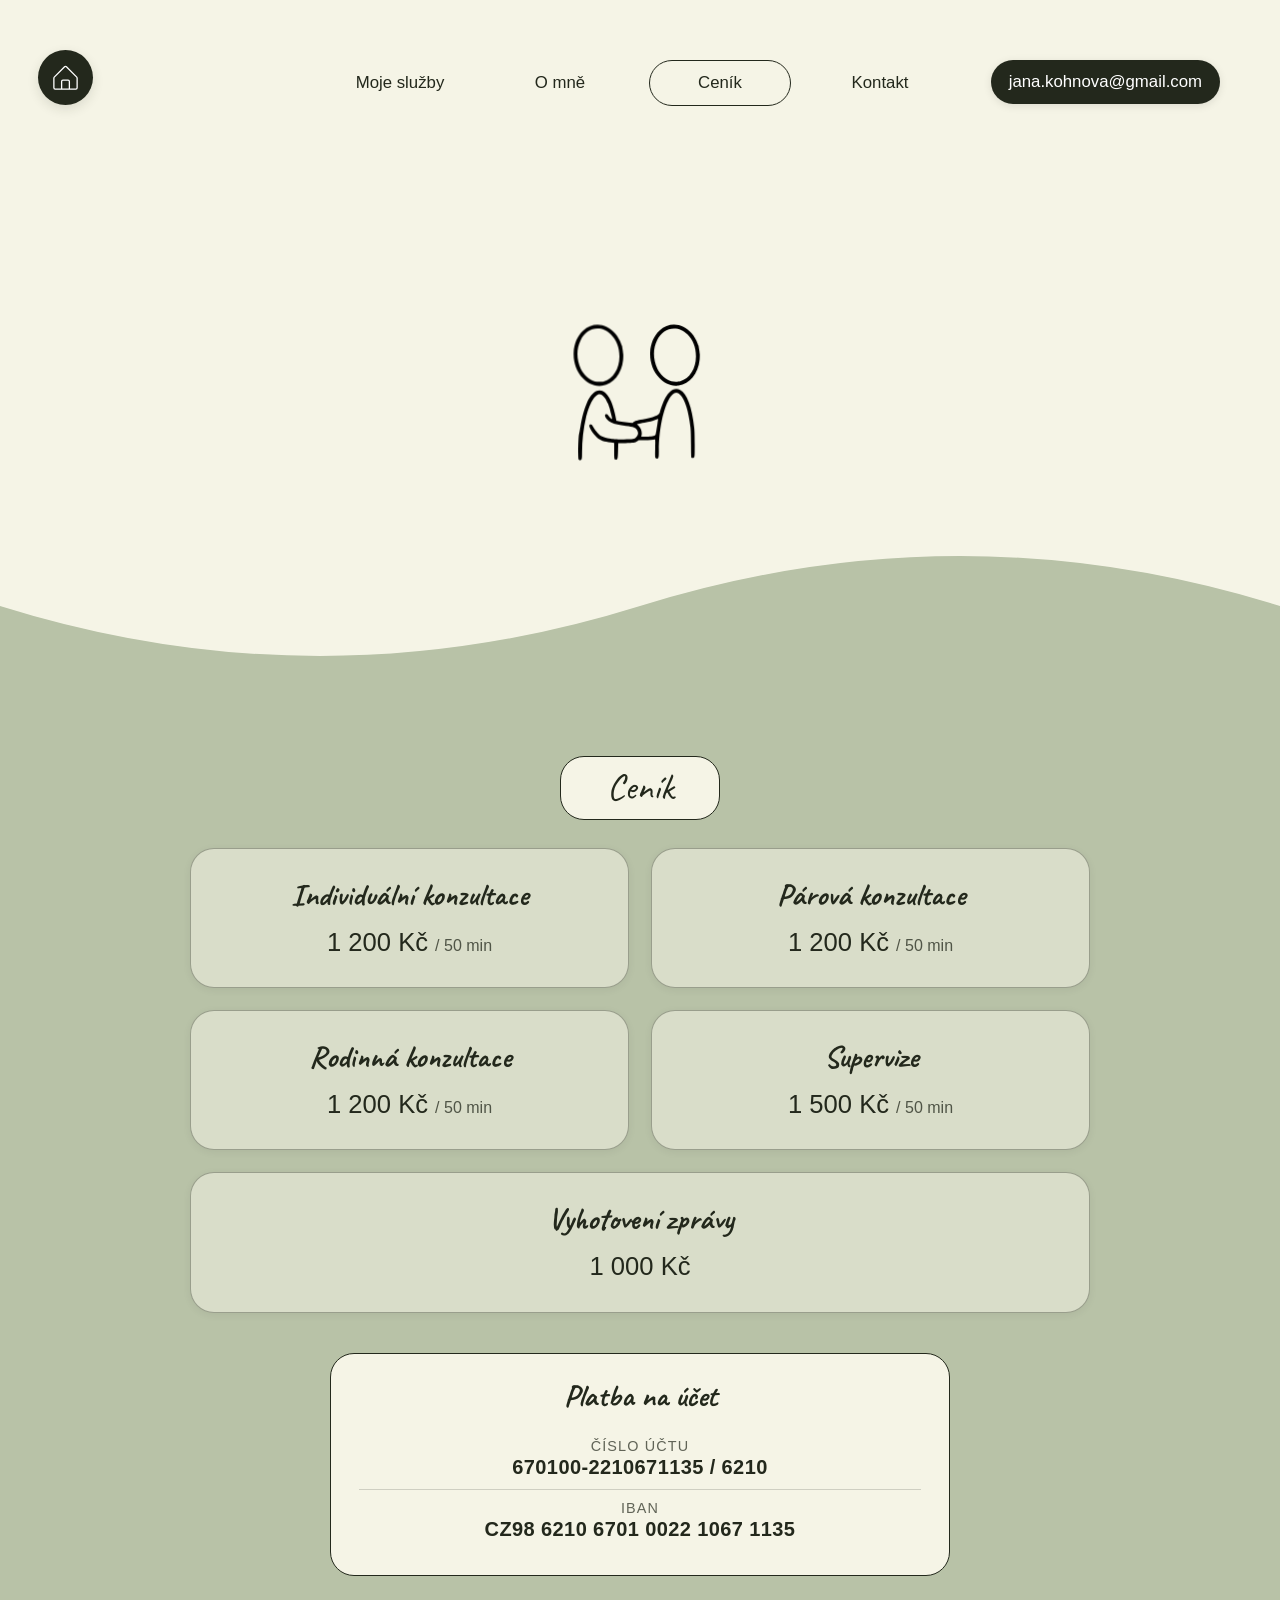
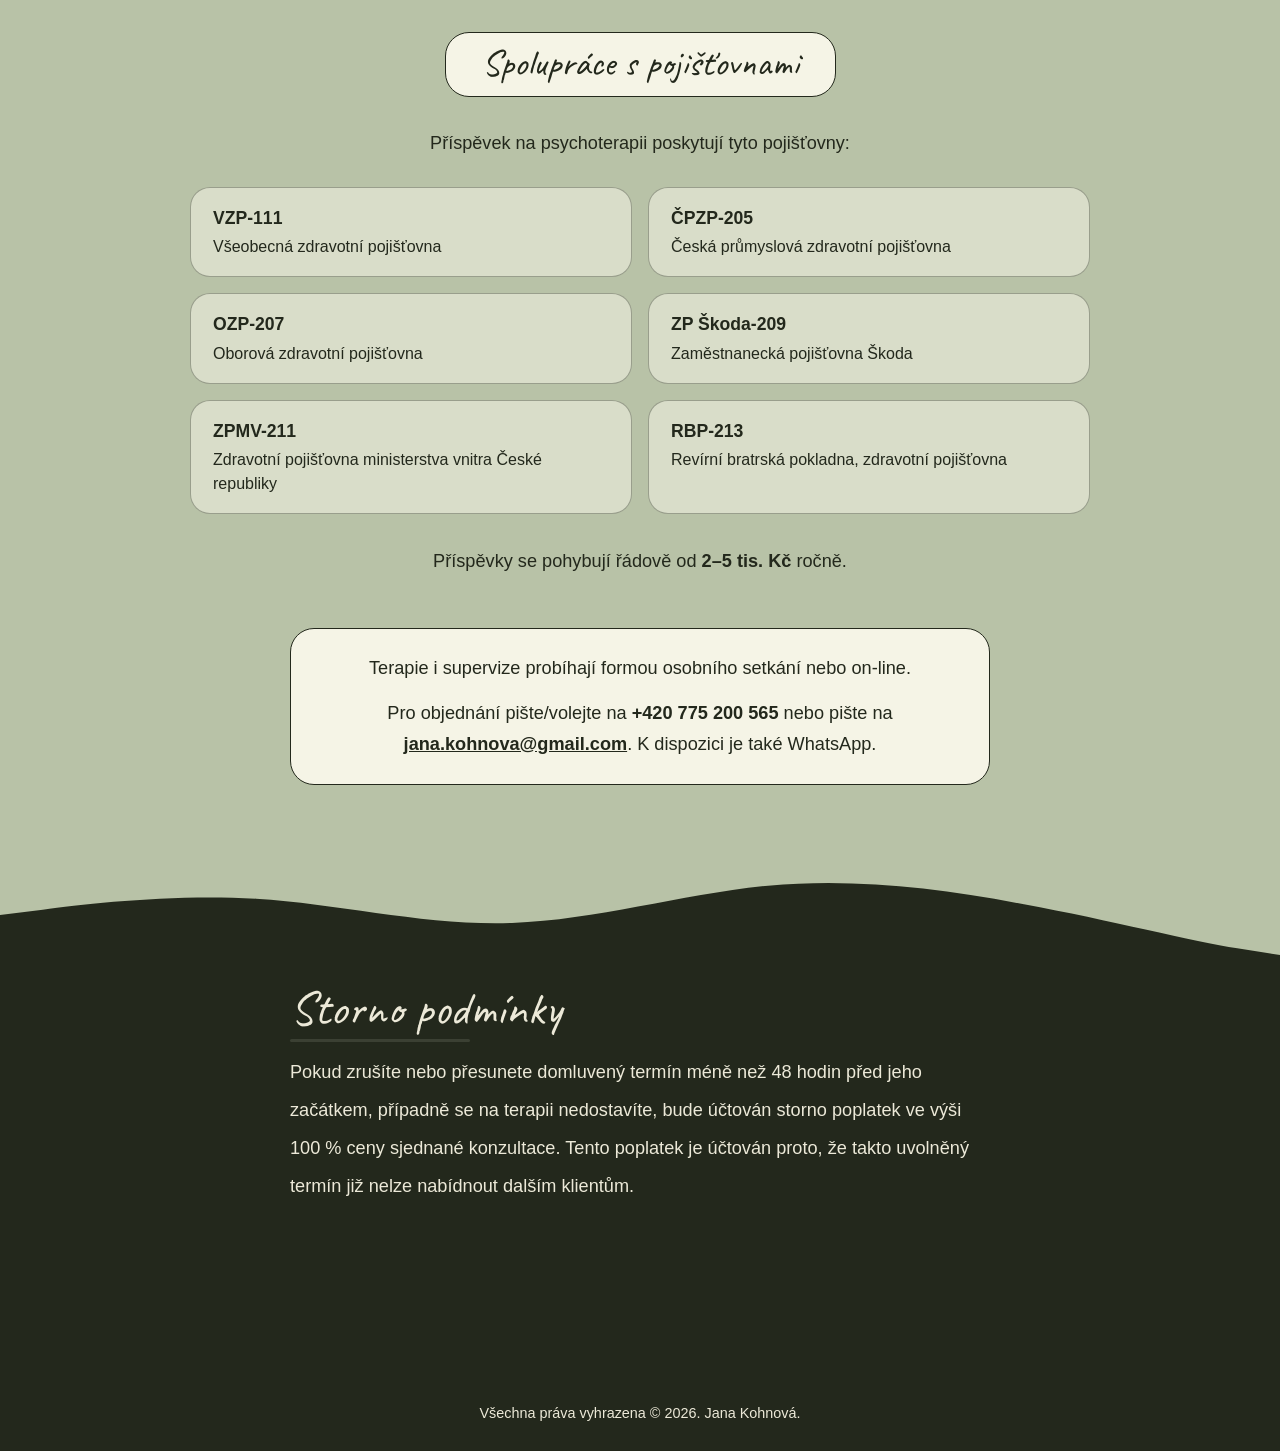
==== commit 0fa9d272: "New fonts: Helvetica for text, self-hosted Caveat for headings (fonty.css) Co-Authored-By: Claude So" ====
--- a/cenik.html
+++ b/cenik.html
@@ -6,6 +6,7 @@
   <meta name="viewport" content="width=device-width, initial-scale=1.0">
   <title>Ceník - Mgr. Jana Kohnová</title>
   <link rel="stylesheet" href="cenik.css">
+  <link rel="stylesheet" href="fonty.css">
   <link rel="icon" type="image/svg+xml" href="ikonky/zkouska2.svg">
 </head>
 <button id="scrollUpBtn" aria-label="Zpět nahoru">
--- a/cenik.css
+++ b/cenik.css
@@ -1,8 +1,7 @@
-@import url('https://fonts.googleapis.com/css2?family=Lato:wght@400;700&display=swap');
 
 body {
   margin: 0;
-  font-family: 'Lato', sans-serif;
+  font-family: var(--font-body);
   
   color: #23281C;
 }
@@ -96,14 +95,14 @@
   align-items: center;
   justify-content: center;
   min-height: 20vh;
-  font-family: 'Lato', sans-serif;
+  font-family: var(--font-body);
   position: relative;
 }
 
 
 .main-title {
   font-size: 2.5rem;
-  font-family: 'Lato', sans-serif;
+  font-family: var(--font-body);
   font-weight: bold;
   margin: 0 0 20px 0;
   letter-spacing: -0.5px;
@@ -165,7 +164,7 @@
 .section-green h2 {
   font-size: 2rem;
   margin-bottom: 24px;
-  font-family: 'Lato', sans-serif;
+  font-family: var(--font-body);
   font-weight: 600;
   color: #23281C;
   text-align: center
@@ -235,7 +234,7 @@
   align-items: center;
 }
 .section-dark h2 {
-  font-family: 'Lato', sans-serif;
+  font-family: var(--font-body);
   font-size: 2.1rem;
   margin: 36px 0 18px 0;
   color: #ECE9D8;
@@ -258,7 +257,7 @@
   border-radius: 12px;
   margin: 0 0 10px 0;
   padding: 14px 0;
-  font-family: 'Lato', sans-serif;
+  font-family: var(--font-body);
   font-weight: 500;
   letter-spacing: 0.01em;
   display: flex;
@@ -274,7 +273,7 @@
   font-size: 1.08rem;
   margin: 18px 0 0 0;
   line-height: 1.7;
-  font-family: 'Lato', sans-serif;
+  font-family: var(--font-body);
 }
 .section-green .contact-info {
   margin-top: 32px;
@@ -283,7 +282,7 @@
   background: rgba(255,255,255,0.03);
   border-radius: 12px;
   padding: 18px 0 10px 0;
-  font-family: 'Lato', sans-serif;
+  font-family: var(--font-body);
 }
 @media (max-width: 700px) {
   .hero-svg-icon svg{
@@ -590,7 +589,7 @@
   margin-left: 0;
   margin-right: auto; 
   margin-bottom: 10px;
-  font-family: 'Lato', sans-serif;
+  font-family: var(--font-body);
   font-size: calc(13px + (21 - 14) * ((100vw - 375px) / (1600 - 375))); 
   line-height: 2.1;
 
@@ -726,7 +725,7 @@
 .footer-text {
   font-size: 0.9rem;
   color: #ECE9D8; 
-  font-family: 'Lato', sans-serif;
+  font-family: var(--font-body);
 }
 
 @media (max-width: 768px) {
@@ -748,7 +747,7 @@
   gap: 0.5rem;
   justify-content: center;
   font-size: 1rem;
-  font-family: 'Lato', sans-serif;
+  font-family: var(--font-body);
   opacity: 0;
   transform: translateY(20px);
   animation: fadeInUp 0.4s ease-out forwards;
@@ -834,7 +833,7 @@
   gap: 12px;
   margin-bottom: 16px;
   line-height: 1.7;
-  font-family: 'Lato', sans-serif;
+  font-family: var(--font-body);
   font-size: 1.13rem;
   position: relative;
   padding-left: 35px;
@@ -965,7 +964,7 @@
 .section-content h2 {
   font-size: 2.2rem;
   margin-bottom: 28px;
-  font-family: 'Lato', sans-serif;
+  font-family: var(--font-body);
   font-weight: 500;
   line-height: 1.8125rem;
 }
@@ -1113,7 +1112,7 @@
 
 .price-card h3 {
   margin: 0 0 12px 0;
-  font-family: 'Lato', sans-serif;
+  font-family: var(--font-body);
   font-size: 1.2rem;
   font-weight: 700;
   line-height: 1.3;
@@ -1122,7 +1121,7 @@
 
 .price-card .price {
   margin: 0 !important;
-  font-family: 'Lato', sans-serif;
+  font-family: var(--font-body);
   font-size: 1.6rem !important;
   line-height: 1.3 !important;
   font-weight: 400;
@@ -1150,7 +1149,7 @@
 
 .payment-box h3 {
   margin: 0 0 14px 0;
-  font-family: 'Lato', sans-serif;
+  font-family: var(--font-body);
   font-size: 1.2rem;
   font-weight: 700;
   color: #23281C;
--- a/fonty.css
+++ b/fonty.css
@@ -0,0 +1,150 @@
+/* ===========================================================
+   FONTY – jediné místo, kde se mění písmo celého webu
+   • texty, menu, tlačítka: Helvetica (systémová)
+   • nadpisy: ručně psané písmo Caveat (uložené přímo na webu)
+   Chceš jiné písmo na nadpisy? Stačí změnit --font-heading níže.
+   =========================================================== */
+
+@font-face {
+  font-family: 'Caveat';
+  font-style: normal;
+  font-weight: 400;
+  font-display: swap;
+  src: url('fonts/caveat-latin-400-normal.woff2') format('woff2');
+  unicode-range: U+0000-00FF, U+0131, U+0152-0153, U+02BB-02BC, U+02C6, U+02DA, U+02DC, U+2000-206F, U+20AC, U+2122, U+2191, U+2193, U+2212, U+2215, U+FEFF, U+FFFD;
+}
+
+@font-face {
+  font-family: 'Caveat';
+  font-style: normal;
+  font-weight: 400;
+  font-display: swap;
+  src: url('fonts/caveat-latin-ext-400-normal.woff2') format('woff2');
+  unicode-range: U+0100-02BA, U+02BD-02C5, U+02C7-02CC, U+02CE-02D7, U+02DD-02FF, U+0304, U+0308, U+0329, U+1D00-1DBF, U+1E00-1E9F, U+1EF2-1EFF, U+2020, U+20A0-20AB, U+20AD-20C0, U+2113, U+2C60-2C7F, U+A720-A7FF;
+}
+
+@font-face {
+  font-family: 'Caveat';
+  font-style: normal;
+  font-weight: 700;
+  font-display: swap;
+  src: url('fonts/caveat-latin-700-normal.woff2') format('woff2');
+  unicode-range: U+0000-00FF, U+0131, U+0152-0153, U+02BB-02BC, U+02C6, U+02DA, U+02DC, U+2000-206F, U+20AC, U+2122, U+2191, U+2193, U+2212, U+2215, U+FEFF, U+FFFD;
+}
+
+@font-face {
+  font-family: 'Caveat';
+  font-style: normal;
+  font-weight: 700;
+  font-display: swap;
+  src: url('fonts/caveat-latin-ext-700-normal.woff2') format('woff2');
+  unicode-range: U+0100-02BA, U+02BD-02C5, U+02C7-02CC, U+02CE-02D7, U+02DD-02FF, U+0304, U+0308, U+0329, U+1D00-1DBF, U+1E00-1E9F, U+1EF2-1EFF, U+2020, U+20A0-20AB, U+20AD-20C0, U+2113, U+2C60-2C7F, U+A720-A7FF;
+}
+
+:root {
+  --font-body: "Helvetica Neue", Helvetica, Arial, sans-serif;
+  --font-heading: 'Caveat', 'Segoe Script', 'Bradley Hand', cursive;
+}
+
+body,
+button,
+input,
+textarea {
+  font-family: var(--font-body);
+}
+
+/* ---------- nadpisy: ručně psané písmo ---------- */
+h1,
+h2,
+h3 {
+  font-family: var(--font-heading) !important;
+  letter-spacing: 0 !important;
+}
+
+h1,
+h2 {
+  font-weight: 400 !important;
+}
+
+h3 {
+  font-weight: 700 !important;
+}
+
+/* ručně psané písmo je menší, proto o něco větší velikosti nadpisů */
+h1.main-title {
+  font-size: clamp(2.8rem, 5.2vw, 4rem) !important;
+  line-height: 1.1 !important;
+}
+
+h2.main-subtitle {
+  font-size: clamp(2rem, 3.2vw, 2.6rem) !important;
+  line-height: 1.2 !important;
+}
+
+.main-title-line2 {
+  margin-top: 6px !important;
+}
+
+/* nadpisy v obdélníčcích (živý web) */
+.section-green h2,
+.section-brown h2,
+.section-beige h2,
+.price-content h2 {
+  font-size: clamp(1.9rem, 3vw, 2.3rem) !important;
+  line-height: 1.2 !important;
+  padding-top: 8px !important;
+  padding-bottom: 10px !important;
+}
+
+/* nadpisy bez obdélníčku */
+.section-dark h2 {
+  font-size: clamp(2.3rem, 4vw, 3rem) !important;
+}
+
+.contact-block__title {
+  font-size: clamp(2.8rem, 5vw, 3.4rem) !important;
+}
+
+.section-content h3,
+.card h3,
+.price-card h3,
+.payment-box h3 {
+  font-size: clamp(1.6rem, 2.4vw, 2rem) !important;
+  line-height: 1.2 !important;
+}
+
+/* nové rozložení (navrh.html) */
+.band-title {
+  font-size: clamp(2.8rem, 5.4vw, 4.2rem) !important;
+  line-height: 1.1 !important;
+}
+
+.pull-quote {
+  font-family: var(--font-heading);
+  font-style: normal;
+  font-weight: 400;
+  font-size: clamp(1.7rem, 2.6vw, 2.1rem);
+  line-height: 1.35;
+}
+
+@media (max-width: 860px) {
+  .pull-quote {
+    font-size: 1.6rem;
+  }
+}
+
+/* mobil: hlavní nadpis se musí vejít na šířku obrazovky */
+@media (max-width: 700px) {
+  h1.main-title {
+    font-size: 2.15rem !important;
+    padding: 0 6px;
+  }
+
+  h2.main-subtitle {
+    font-size: 1.8rem !important;
+  }
+
+  .band-title {
+    font-size: 2.5rem !important;
+  }
+}
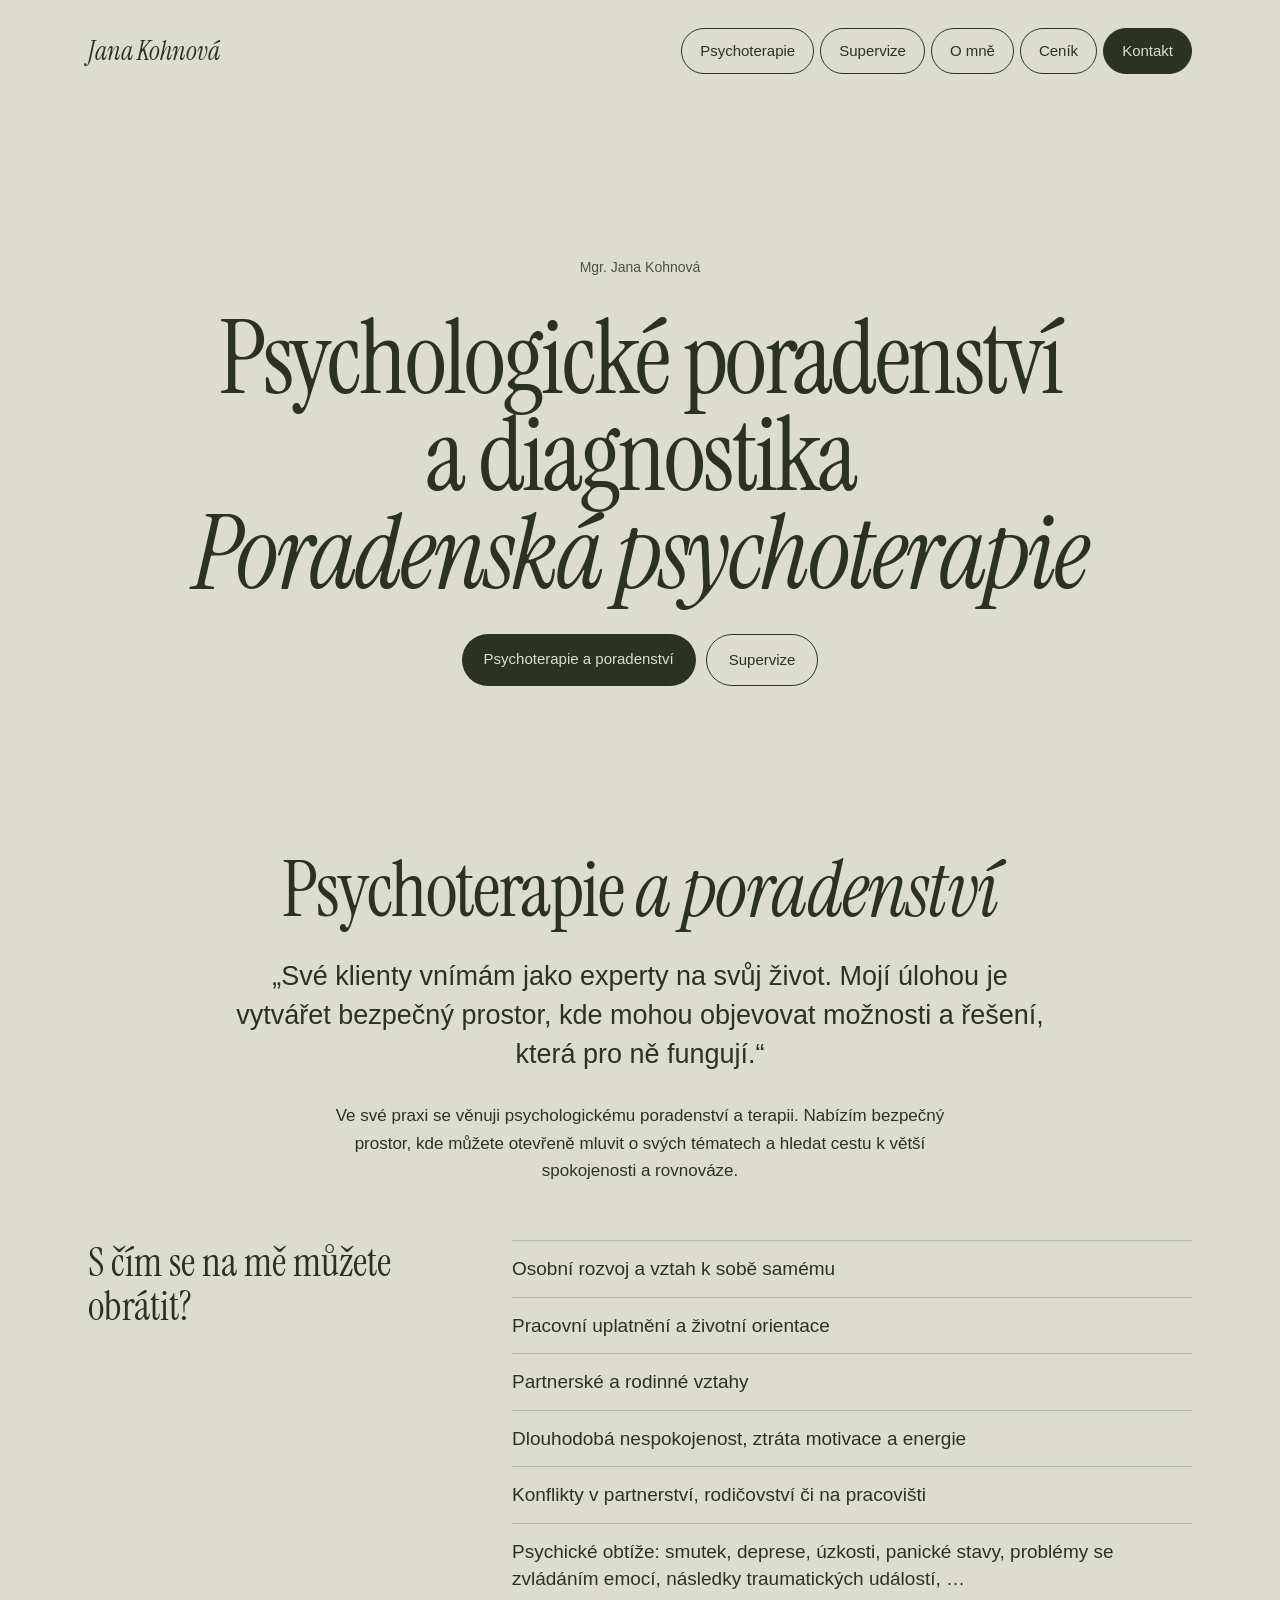
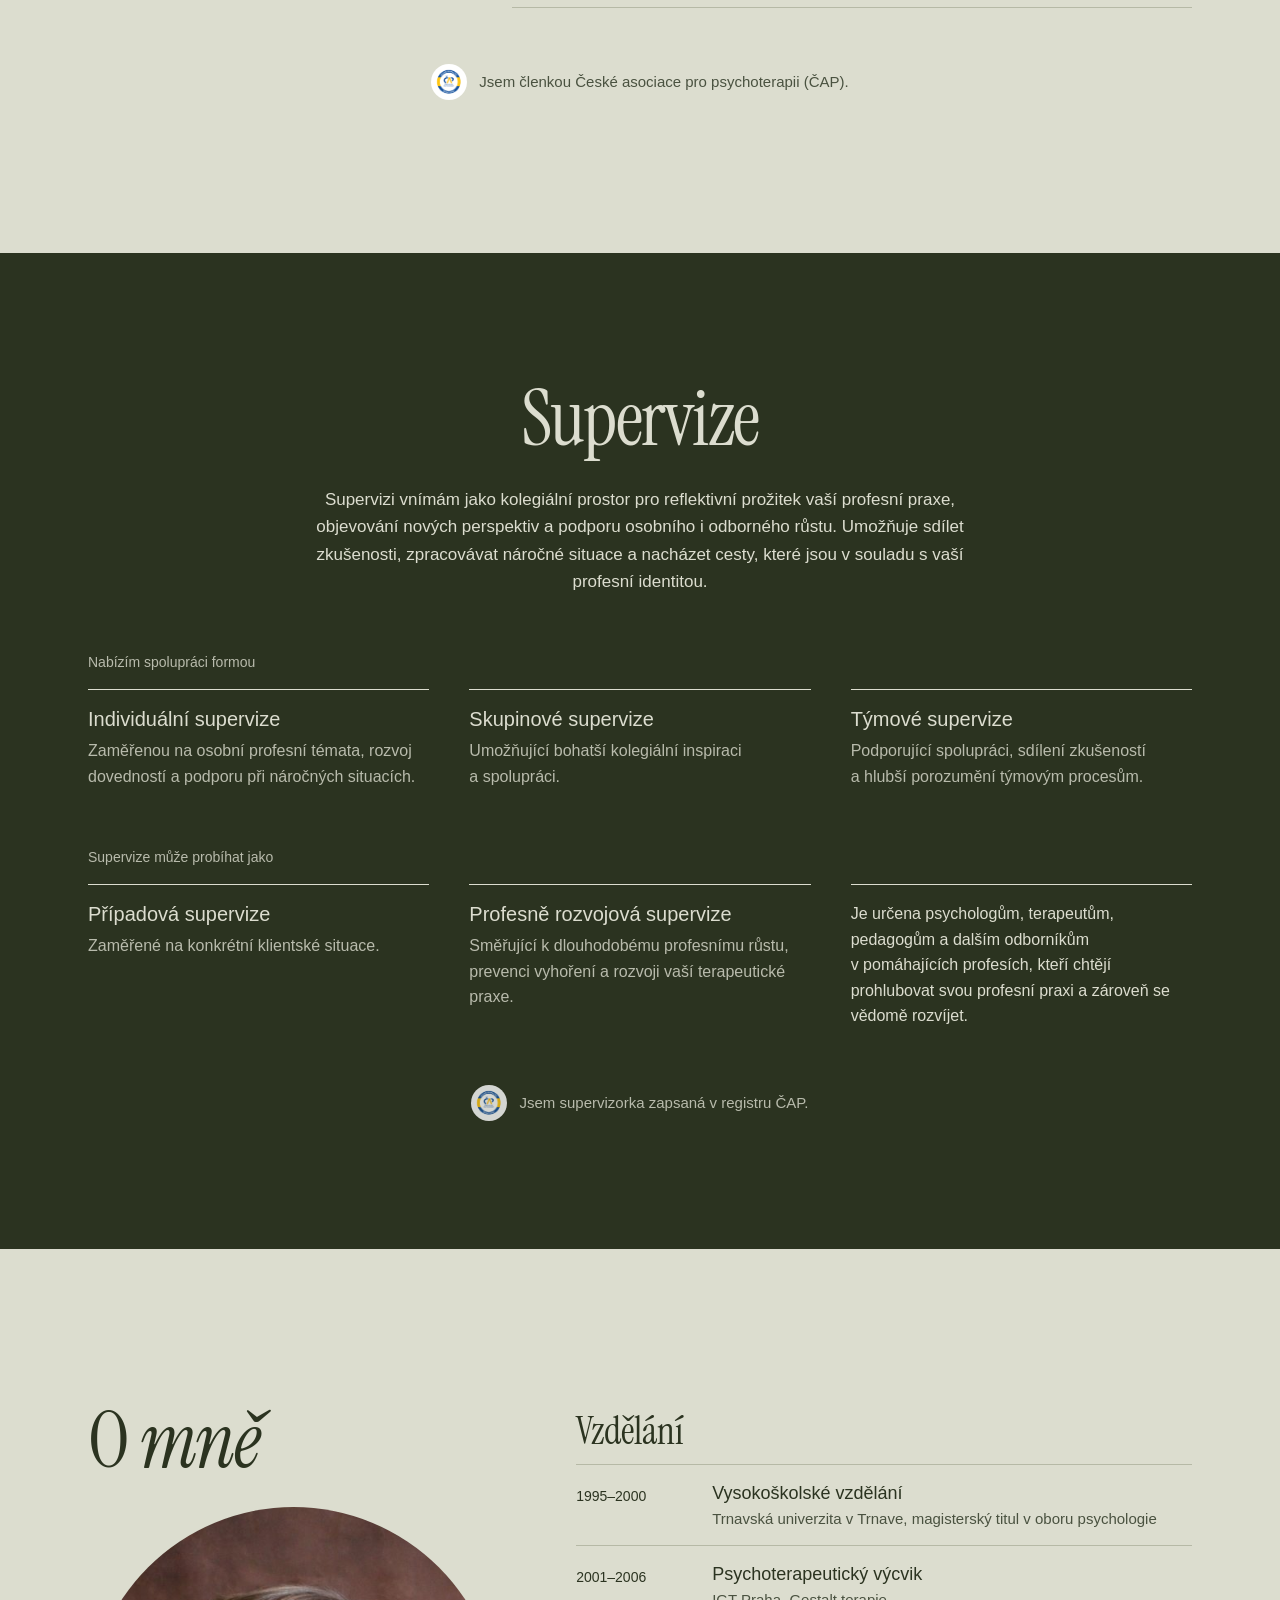
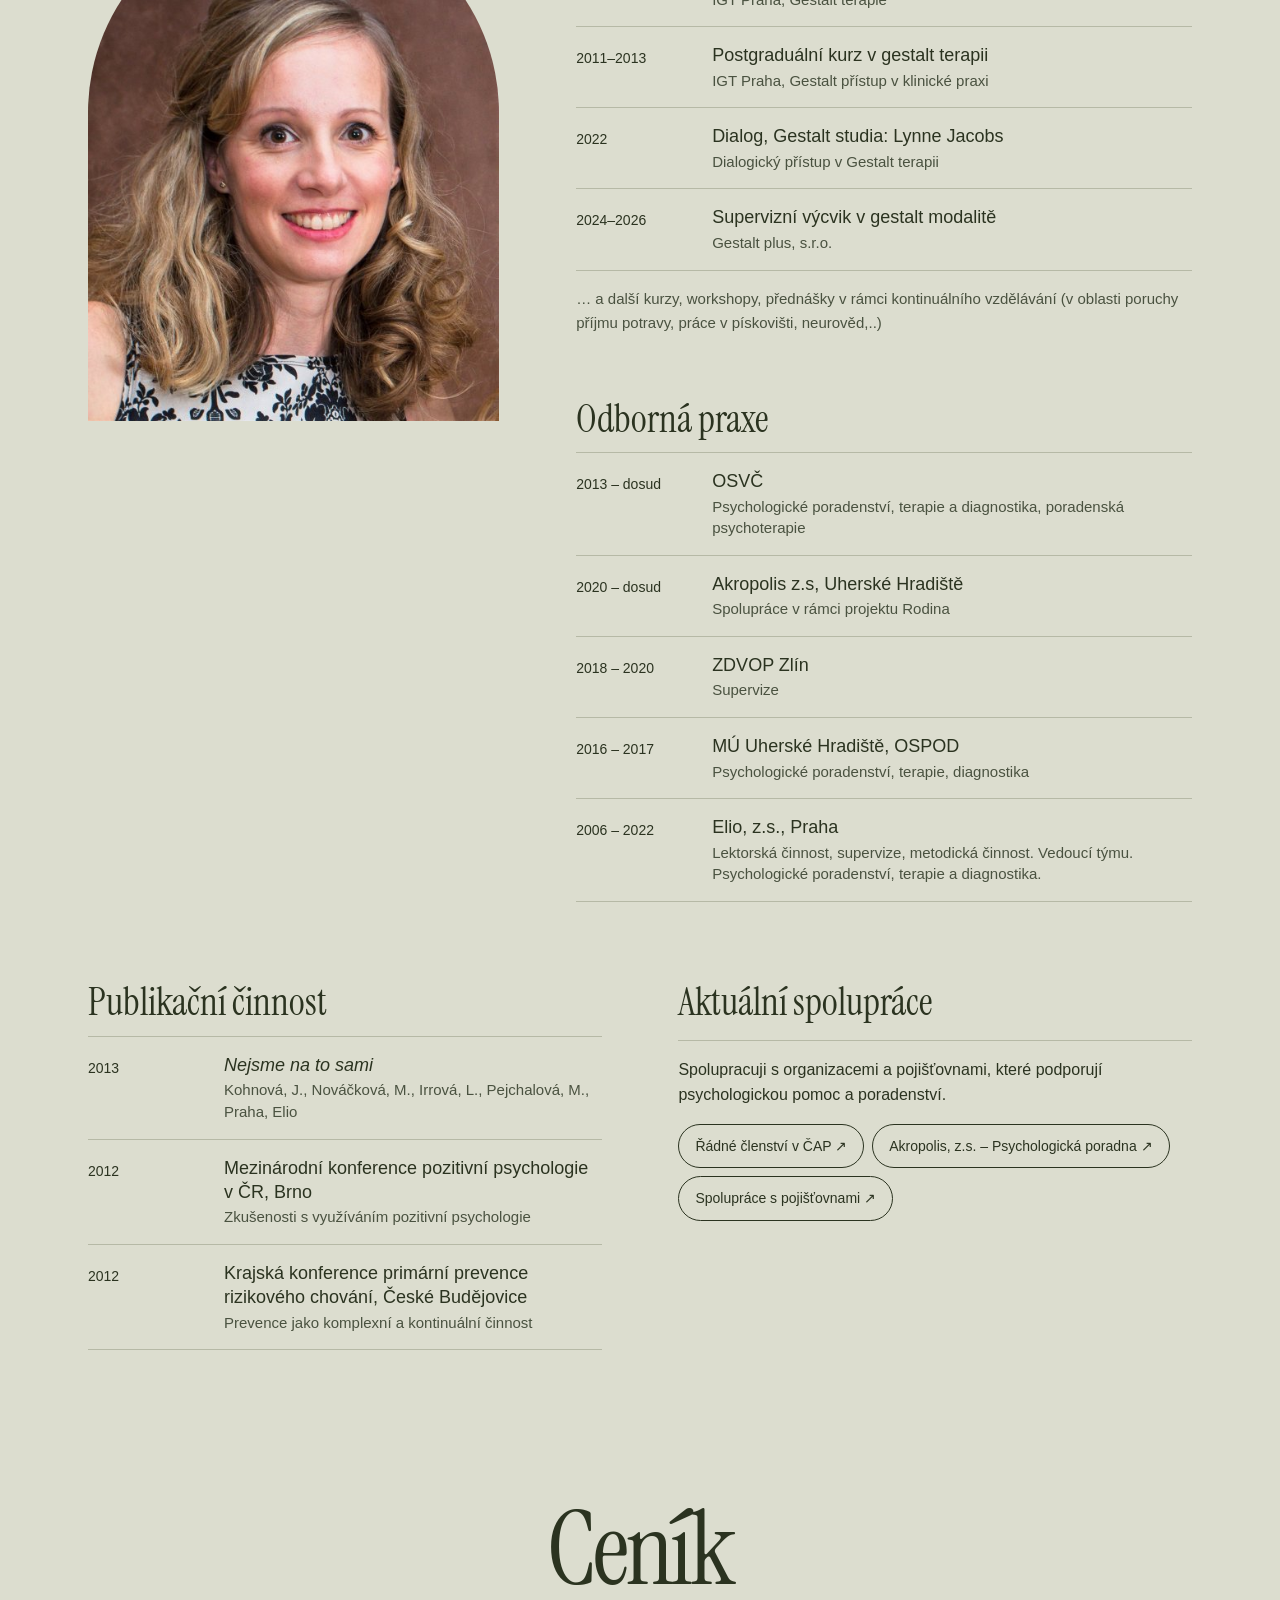
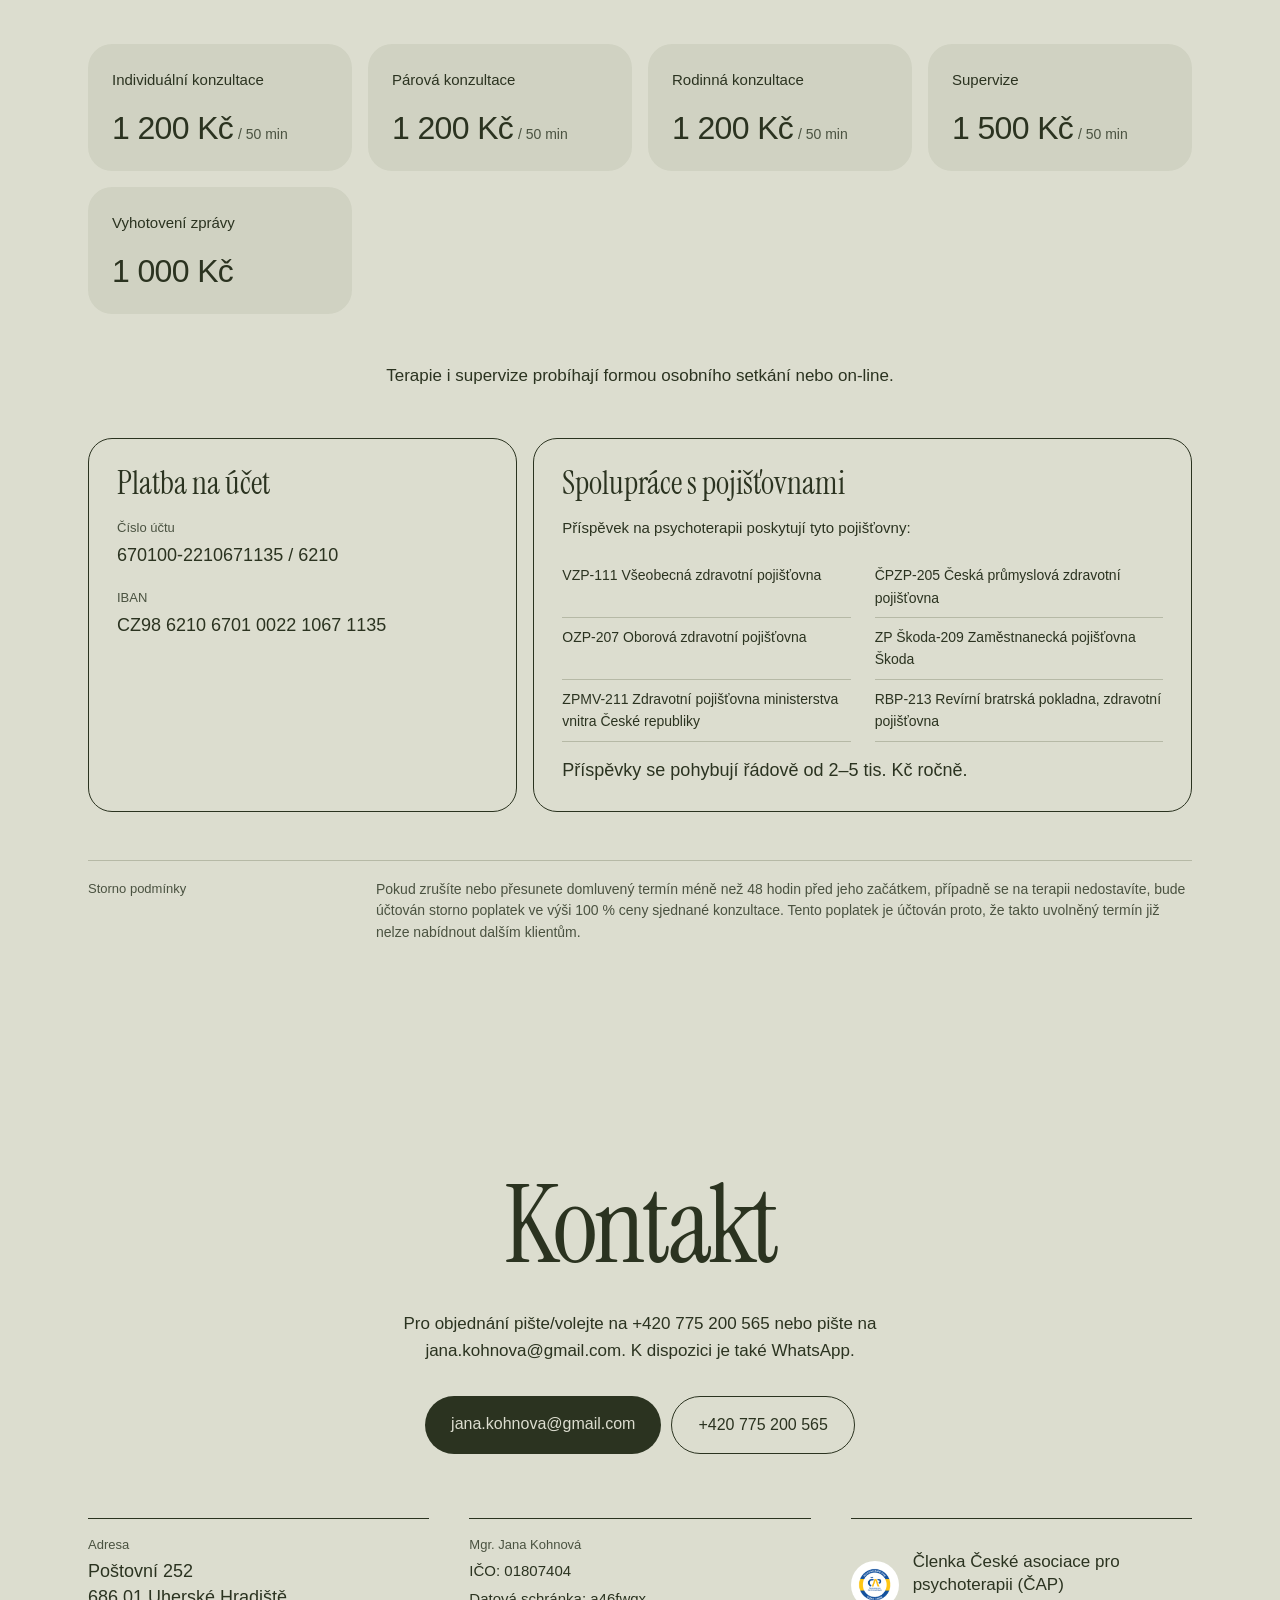
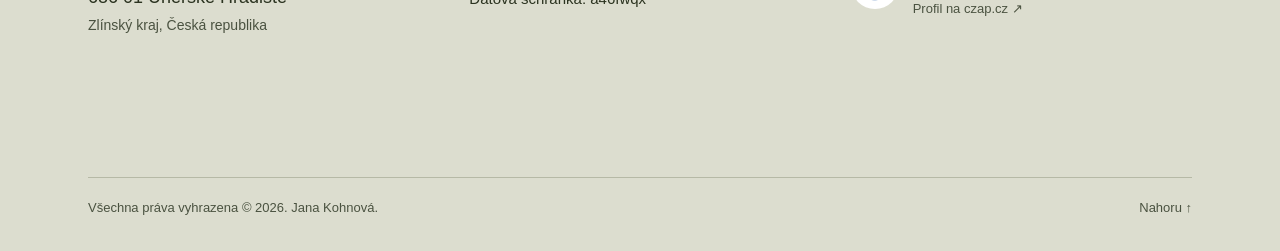
==== commit e5852510: "New one-page site (Instrument Serif + Helvetica), redirect old subpages to sections Co-Authored-By: " ====
--- a/cenik.html
+++ b/cenik.html
@@ -1,286 +1,13 @@
 <!DOCTYPE html>
 <html lang="cs">
-
 <head>
-  <meta charset="UTF-8">
-  <meta name="viewport" content="width=device-width, initial-scale=1.0">
-  <title>Ceník - Mgr. Jana Kohnová</title>
-  <link rel="stylesheet" href="cenik.css">
-  <link rel="stylesheet" href="fonty.css">
-  <link rel="icon" type="image/svg+xml" href="ikonky/zkouska2.svg">
+<meta charset="utf-8">
+<title>Ceník – Mgr. Jana Kohnová</title>
+<meta http-equiv="refresh" content="0; url=index.html#cenik">
+<link rel="canonical" href="https://janakohnova.cz/#cenik">
+<script>location.replace('index.html#cenik')</script>
 </head>
-<button id="scrollUpBtn" aria-label="Zpět nahoru">
-  <svg width="28" height="28" viewBox="0 0 24 24" fill="none" aria-hidden="true">
-    <circle cx="12" cy="12" r="12" fill="none" />
-    <path d="M8 14l4-4 4 4" stroke="var(--btn-fg)" stroke-width="2" stroke-linecap="round" stroke-linejoin="round" />
-  </svg>
-</button>
-
 <body>
-  <a href="index.html" class="fixed-logo" aria-label="Homepage logo" title="Homepage">
-    <svg viewBox="0 0 24 24" fill="none" xmlns="http://www.w3.org/2000/svg">
-      <path
-        d="M9 21H4C3.44772 21 3 20.5523 3 20V12.4142C3 12.149 3.10536 11.8946 3.29289 11.7071L11.2929 3.70711C11.6834 3.31658 12.3166 3.31658 12.7071 3.70711L20.7071 11.7071C20.8946 11.8946 21 12.149 21 12.4142V20C21 20.5523 20.5523 21 20 21H15M9 21H15M9 21V15C9 14.4477 9.44772 14 10 14H14C14.5523 14 15 14.4477 15 15V21"
-        stroke="white" stroke-linejoin="round"></path>
-    </svg>
-  </a>
-  <nav class="navbar minimal-nav">
-    <div class="nav-center">
-      <a href="index.html">Moje služby</a>
-      <a href="o-mne.html">O mně</a>
-      <a href="cenik.html" class="nav-logo nav-active">Ceník</a>
-      <a href="kontakt.html">Kontakt</a>
-    </div>
-    <div class="nav-right">
-      <a href="#" class="cta-btn" id="copyEmailBtn">jana.kohnova@gmail.com</a>
-    </div>
-    <div class="hamburger">
-      <span></span>
-      <span></span>
-      <span></span>
-    </div>
-  </nav>
-
-  <!-- Mobile menu overlay -->
-  <div class="mobile-menu">
-    <a href="index.html">Moje služby</a>
-    <a href="o-mne.html">O mně</a>
-    <a href="cenik.html" class="nav-logo nav-active">Ceník</a>
-    <a href="kontakt.html">Kontakt</a>
-    <a href="#" class="cta-btn" id="copyEmailBtn">jana.kohnova@gmail.com</a>
-
-  </div>
-  <main class="main-hero">
-    <section>
-      <div class="mobile-menu">
-        <a href="index.html" class="nav-logo nav-active">Moje služby</a>
-        <a href="o-mne.html">O mně</a>
-        <a href="cenik.html">Ceník</a>
-        <a href="kontakt.html">Kontakt</a>
-        <a href="#" class="cta-btn" id="copyEmailBtn">jana.kohnova@gmail.com</a>
-      </div>
-      <div class="hero-svg-icon">
-        <svg width="573" height="580" viewBox="0 0 573 580" fill="none" xmlns="http://www.w3.org/2000/svg">
-          <rect width="573" height="580" fill="none" />
-          <path
-            d="M362.602 275.314C367.895 272.72 374.353 272.858 379.462 275.675C395.608 284.577 406.873 314.576 412.118 362.636C413.143 372.025 413.431 380.655 413.442 402.305C413.454 427.579 413.343 430.142 412.165 431.94C410.704 434.17 407.331 434.642 405.824 432.826C405.15 432.013 404.886 424.359 404.764 402.099C404.642 379.979 404.296 369.87 403.398 362.272C398.851 323.799 390.833 298.061 380.029 287.257C373.018 280.247 368.098 280.261 361.046 287.313C343.664 304.695 330.197 361.467 330.185 417.411C330.182 430.732 329.801 433.41 327.709 434.807C326.239 435.788 323.876 435.378 322.549 433.912C321.326 432.561 321.263 431.006 321.633 411.342C321.998 391.962 321.932 390.252 320.833 390.583C316.813 391.795 308.528 392.443 296.983 392.448L283.782 392.455L280.078 394.947C275.007 398.36 271.29 398.951 252.364 399.359L236 399.712L235.528 416.827C235.002 435.841 234.598 437.546 230.617 437.546C226.692 437.546 226.545 436.802 226.545 416.922V398.705L219.011 397.755C202.79 395.708 194.916 392.941 187.011 386.511C182.345 382.715 175.564 374.052 171.673 366.913C167.603 359.447 167.858 356.091 172.492 356.091C173.808 356.091 174.857 356.661 175.503 357.727C176.049 358.628 177.906 361.756 179.63 364.681C183.34 370.972 191.673 380.139 195.972 382.658C201.023 385.618 206.862 387.257 218.446 388.965C227.82 390.347 232.316 390.579 248.727 390.52C271.027 390.441 273.101 390.09 277.55 385.642C282.608 380.583 283.253 375.101 279.546 368.655C276.241 362.907 272.027 361.376 253.819 359.306C238.731 357.59 226.608 354.943 220.727 352.079C208.352 346.053 200.046 332.091 208.836 332.091C210.307 332.091 211.362 332.812 212.829 334.818C215.588 338.591 219.018 342.253 220.598 343.113C221.824 343.781 221.885 343.573 221.413 340.326C221.133 338.396 220.127 334.113 219.179 330.808C218.231 327.502 217.455 324.353 217.454 323.809C217.454 322.269 213.973 311.985 211.917 307.453C207.314 297.306 205.96 295.09 201.784 290.874C196.869 285.912 193.939 284.793 189.608 286.223C183.856 288.121 176.294 297.497 171.982 308.077C170.756 311.084 169.397 314.2 168.961 315C167.622 317.459 162.915 332.664 161.098 340.398C155.244 365.323 152.009 394.007 152.003 421.048C152 434.369 151.619 437.047 149.528 438.443C148.118 439.384 145.714 439.038 144.548 437.726C143.635 436.699 143.356 433.784 143.1 422.636C142.809 409.971 144.136 379.455 145.041 377.988C145.252 377.647 146.585 370.495 148.003 362.094C152.089 337.884 156.605 321.081 162.974 306.396C168.734 293.116 176.937 282.618 184.42 278.95C189.302 276.558 196.133 276.542 200.649 278.912C207.478 282.497 214.207 290.701 218.903 301.167C223.386 311.16 228.505 328.964 230.565 341.734C231.206 345.709 231.806 347.43 232.642 347.684C233.946 348.081 250.945 350.417 262.078 351.73L269.247 352.576L271.237 350.671C274.334 347.703 279.524 346.137 292.855 344.146C316.7 340.586 331.281 334.505 332.644 327.551C333.456 323.408 338.225 309.519 341.156 302.76C346.916 289.48 355.119 278.982 362.602 275.314ZM328.47 343.227C328.338 343.096 325.846 343.97 322.933 345.172C314.791 348.529 308.913 350.085 296.686 352.118C290.509 353.145 284.055 354.337 282.345 354.766L279.236 355.546L282.929 359.087C289.227 365.125 291.76 373.274 289.967 381.727L289.389 384.455L298.695 384.43C308.672 384.402 318.347 383.047 321.009 381.303C322.802 380.128 322.689 380.63 326.538 356.87C327.733 349.5 328.602 343.361 328.47 343.227Z"
-            fill="black" />
-          <path
-            d="M154.283 138.315C176.347 117.558 207.803 120.216 228.826 144.612C234.666 151.389 239.779 160.231 242.613 168.456C243.371 170.656 244.169 172.62 244.387 172.821C244.883 173.274 247.071 186.817 247.687 193.245C247.94 195.879 247.765 201.77 247.301 206.336C244.039 238.371 224.391 262.22 198.268 265.854C195.165 266.285 192.077 266.589 191.405 266.53C175.709 265.128 165.164 260.088 154.105 248.701C139.249 233.404 131.606 212.107 132.615 188.821C133.506 168.25 140.98 150.829 154.283 138.315ZM187.947 133.547C171.184 133.547 157.425 143.074 148.521 160.844C138.658 180.53 138.953 206.195 149.281 227.002C156.236 241.013 169.311 252.648 181.911 256.036C187.238 257.469 197.336 257.462 202.234 256.023C224.028 249.617 238.602 226.709 238.741 198.638C238.844 177.864 232.078 160.295 218.993 147.352C209.096 137.563 200.066 133.547 187.947 133.547Z"
-            fill="black" />
-          <path
-            d="M331.756 137.95C353.821 117.194 385.277 119.85 406.299 144.246C412.14 151.024 417.253 159.866 420.087 168.092C420.845 170.292 421.643 172.256 421.862 172.456C422.358 172.916 424.545 186.454 425.161 192.881C425.413 195.515 425.24 201.406 424.775 205.972C421.514 238.006 401.866 261.856 375.743 265.489C372.639 265.921 369.55 266.225 368.879 266.165C353.182 264.763 342.638 259.723 331.579 248.336C316.723 233.04 309.08 211.742 310.089 188.456C310.98 167.885 318.454 150.465 331.756 137.95ZM365.421 133.183C348.658 133.183 334.898 142.71 325.995 160.48C316.131 180.166 316.426 205.831 326.755 226.638C333.709 240.649 346.785 252.283 359.384 255.672C364.711 257.105 374.809 257.098 379.708 255.658C401.502 249.253 416.076 226.344 416.214 198.274C416.317 177.5 409.553 159.931 396.467 146.987C386.57 137.198 377.539 133.183 365.421 133.183Z"
-            fill="black" />
-        </svg>
-      </div>
-
-    </section>
-  </main>
-
-  <div class="wave-between">
-    <svg viewBox="0 0 1440 180" preserveAspectRatio="none">
-      <path fill="#B8C2A7" fill-opacity="1" d="M0,80 Q360,180 720,80 T1440,80 L1440,180 L0,180Z" />
-    </svg>
-  </div>
-
-  <section class="section-green" id="terapieasupervize">
-    <div class="section-content price-content">
-
-      <h2>Ceník</h2>
-      <div class="price-grid">
-        <div class="price-card">
-          <h3>Individuální konzultace</h3>
-          <p class="price">1&nbsp;200&nbsp;Kč <span>/ 50 min</span></p>
-        </div>
-        <div class="price-card">
-          <h3>Párová konzultace</h3>
-          <p class="price">1&nbsp;200&nbsp;Kč <span>/ 50 min</span></p>
-        </div>
-        <div class="price-card">
-          <h3>Rodinná konzultace</h3>
-          <p class="price">1&nbsp;200&nbsp;Kč <span>/ 50 min</span></p>
-        </div>
-        <div class="price-card">
-          <h3>Supervize</h3>
-          <p class="price">1&nbsp;500&nbsp;Kč <span>/ 50 min</span></p>
-        </div>
-        <div class="price-card price-card--wide">
-          <h3>Vyhotovení zprávy</h3>
-          <p class="price">1&nbsp;000&nbsp;Kč</p>
-        </div>
-      </div>
-
-      <div class="payment-box">
-        <h3>Platba na účet</h3>
-        <div class="payment-row">
-          <span class="payment-label">Číslo účtu</span>
-          <span class="payment-value">670100-2210671135&nbsp;/&nbsp;6210</span>
-        </div>
-        <div class="payment-row">
-          <span class="payment-label">IBAN</span>
-          <span class="payment-value">CZ98&nbsp;6210&nbsp;6701&nbsp;0022&nbsp;1067&nbsp;1135</span>
-        </div>
-      </div>
-
-      <h2>Spolupráce s pojišťovnami</h2>
-      <p class="insurance-intro">Příspěvek na psychoterapii poskytují tyto pojišťovny:</p>
-      <ul class="insurance-list">
-        <li><strong>VZP-111</strong> Všeobecná zdravotní pojišťovna</li>
-        <li><strong>ČPZP-205</strong> Česká průmyslová zdravotní pojišťovna</li>
-        <li><strong>OZP-207</strong> Oborová zdravotní pojišťovna</li>
-        <li><strong>ZP Škoda-209</strong> Zaměstnanecká pojišťovna Škoda</li>
-        <li><strong>ZPMV-211</strong> Zdravotní pojišťovna ministerstva vnitra České republiky</li>
-        <li><strong>RBP-213</strong> Revírní bratrská pokladna, zdravotní pojišťovna</li>
-      </ul>
-      <p class="insurance-note">Příspěvky se pohybují řádově od <strong>2&ndash;5&nbsp;tis.&nbsp;Kč</strong> ročně.</p>
-
-      <div class="info-box">
-        <p>Terapie i supervize probíhají formou osobního setkání nebo on-line.</p>
-        <p>Pro objednání pište/volejte na <strong>+420&nbsp;775&nbsp;200&nbsp;565</strong> nebo pište na
-          <a href="mailto:jana.kohnova@gmail.com">jana.kohnova@gmail.com</a>. K dispozici je také WhatsApp.</p>
-      </div>
-    </div>
-    <div class="wave-bottom">
-      <svg viewBox="0 0 1440 120" preserveAspectRatio="none" class="wave"
-        style="margin:0; padding:0; background:  #23281C;">
-        <path fill="#B8C2A7" fill-opacity="1"
-          d="M0,80L48,74.7C96,69,192,59,288,63.7C384,69,480,91,576,88C672,85,768,59,864,50.7C960,43,1056,53,1152,69.3C1248,85,1344,107,1392,113.3L1440,120L1440,0L1392,0C1344,0,1248,0,1152,0C1056,0,960,0,864,0C768,0,672,0,576,0C480,0,384,0,288,0C192,0,96,0,48,0L0,0Z">
-        </path>
-      </svg>
-    </div>
-  </section>
-
-
-  <section class="section-dark" id="storno">
-    <div class="section-content">
-      <h2>Storno podmínky</h2>
-      <p>Pokud zrušíte nebo přesunete domluvený termín méně než 48 hodin před jeho začátkem, případně se na terapii
-        nedostavíte, bude účtován storno poplatek ve výši 100 % ceny sjednané konzultace. Tento poplatek je účtován
-        proto, že takto uvolněný termín již nelze nabídnout dalším klientům.</p>
-
-    </div>
-  </section>
-  <script>
-    document.addEventListener('click', async (e) => {
-      const btn = e.target.closest('#copyEmailBtn');
-      if (!btn) return;
-      e.preventDefault();
-      const email = btn.dataset.email || btn.textContent.trim();
-
-      try {
-        await navigator.clipboard.writeText(email);
-        const orig = btn.innerHTML;
-
-        const copiedIcon = `
-        <svg xmlns="http://www.w3.org/2000/svg" viewBox="0 0 511.985 511.985" width="16" height="16" style="vertical-align:middle;margin-left:6px;">
-          <path d="M500.088 83.681c-15.841-15.862-41.564-15.852-57.426 0L184.205 342.148 69.332 227.276c-15.862-15.862-41.574-15.862-57.436 0-15.862 15.862-15.862 41.574 0 57.436l143.585 143.585c7.926 7.926 18.319 11.899 28.713 11.899 10.394 0 20.797-3.963 28.723-11.899l287.171-287.181c15.862-15.851 15.862-41.574 0-57.435z" fill="#ffffff"/>
-        </svg>`;
-
-        btn.innerHTML = `Zkopírováno ${copiedIcon}`;
-
-        setTimeout(() => btn.innerHTML = orig, 800);
-        return;
-      } catch (err) {
-
-      }
-
-      const ta = document.createElement('textarea');
-      ta.value = email;
-      ta.style.position = 'fixed';
-      ta.style.left = '-9999px';
-      document.body.appendChild(ta);
-      ta.select();
-      try { document.execCommand('copy'); } catch (e) { }
-      document.body.removeChild(ta);
-    });
-  </script>
-  <script>
-    const hamburger = document.querySelector('.hamburger');
-    const mobileMenu = document.querySelector('.mobile-menu');
-
-    hamburger.addEventListener('click', function () {
-      hamburger.classList.toggle('active');
-      mobileMenu.classList.toggle('active');
-      document.body.classList.toggle('menu-open');
-    });
-
-
-    const mobileLinks = document.querySelectorAll('.mobile-menu a');
-    mobileLinks.forEach(link => {
-      link.addEventListener('click', function (e) {
-
-        if (this.id === 'copyEmailBtn' || this.classList.contains('copyEmail')) {
-          return;
-        }
-        hamburger.classList.remove('active');
-        mobileMenu.classList.remove('active');
-        document.body.classList.remove('menu-open');
-      });
-    });
-
-
-    function animateOnScroll() {
-      const animatedElements = document.querySelectorAll('[data-animation-delay]');
-
-      const observer = new IntersectionObserver((entries) => {
-        entries.forEach(entry => {
-          if (entry.isIntersecting) {
-            const delay = entry.target.getAttribute('data-animation-delay');
-            setTimeout(() => {
-              entry.target.style.opacity = '1';
-              entry.target.style.transform = 'translateY(0)';
-            }, parseFloat(delay) * 1000);
-            observer.unobserve(entry.target);
-          }
-        });
-      }, {
-        threshold: 0.1,
-        rootMargin: '0px 0px -50px 0px'
-      });
-
-      animatedElements.forEach(el => {
-        observer.observe(el);
-      });
-    }
-
-    document.addEventListener('DOMContentLoaded', function () {
-      const heroElements = document.querySelectorAll('.main-hero *');
-      heroElements.forEach((element, index) => {
-        setTimeout(() => {
-          element.style.opacity = '1';
-          element.style.transform = 'translateY(0)';
-        }, (index + 1) * 200);
-      });
-
-
-      animateOnScroll();
-    });
-
-
-
-  </script>
-  <script>
-    const scrollUpBtn = document.getElementById('scrollUpBtn');
-
-    function onScroll() {
-      if (window.scrollY > 300) {
-        scrollUpBtn.classList.add('show');
-      } else {
-        scrollUpBtn.classList.remove('show');
-      }
-    }
-
-    window.addEventListener('scroll', onScroll);
-
-    scrollUpBtn.addEventListener('click', () => {
-      const prefersReducedMotion = window.matchMedia('(prefers-reduced-motion: reduce)').matches;
-      window.scrollTo({ top: 0, behavior: prefersReducedMotion ? 'auto' : 'smooth' });
-    });
-  </script>
-
+<p><a href="index.html#cenik">Ceník – pokračovat na janakohnova.cz</a></p>
 </body>
-<footer class="footer">
-  <p class="footer-text">Všechna práva vyhrazena © 2026. Jana Kohnová.</p>
-</footer>
-
-</html>	+</html>
